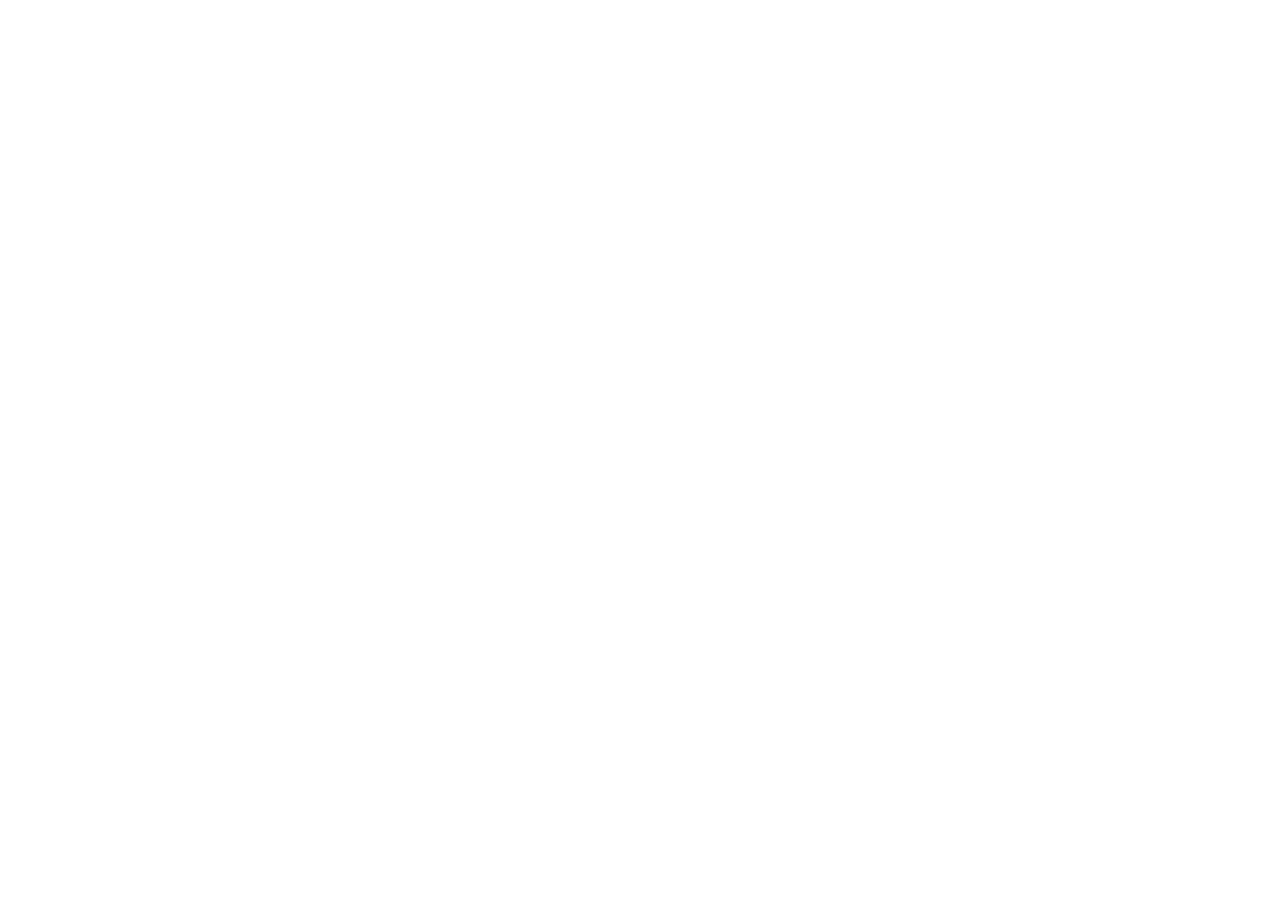
==== index.html @ c46283b1 "init project" ====
<!DOCTYPE html>
<html lang="en">

<head>
    <meta charset="UTF-8">
    <meta http-equiv="X-UA-Compatible" content="IE=edge">
    <meta name="viewport" content="width=device-width, initial-scale=1.0">
    <title>Document</title>
</head>

<body>

</body>

</html>
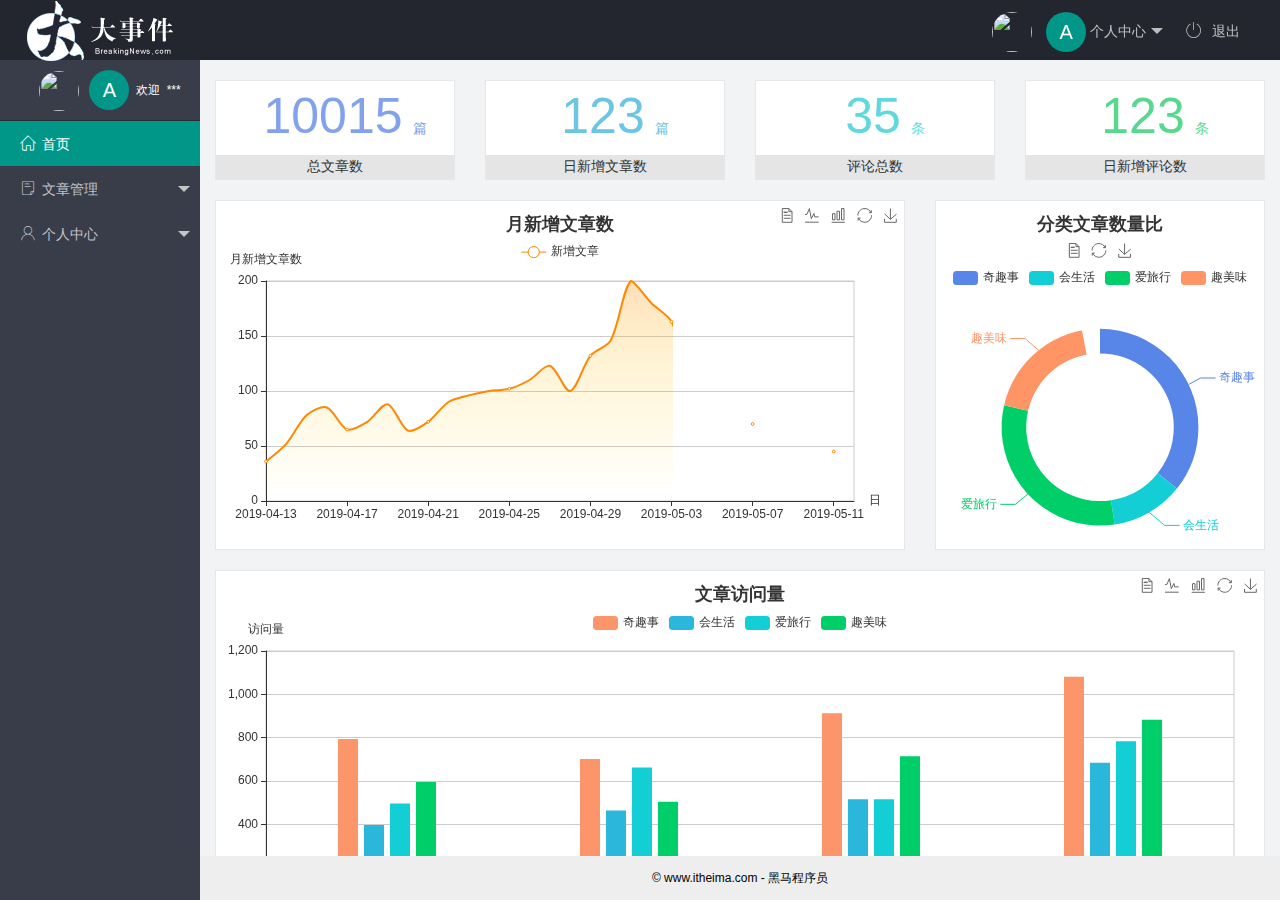
==== commit e0092bf7: "完成了主页功能的开发" ====
--- a/index.html
+++ b/index.html
@@ -5,10 +5,94 @@
     <meta charset="UTF-8">
     <meta http-equiv="X-UA-Compatible" content="IE=edge">
     <meta name="viewport" content="width=device-width, initial-scale=1.0">
-    <title>Document</title>
+    <title>后台</title>
+    <!-- 导入layui的样式表 -->
+    <link rel="stylesheet" href="./assets/lib/layui/css/layui.css">
+    <!-- 导入第三方字体图标的样式表 -->
+    <link rel="stylesheet" href="./assets/fonts/iconfont.css">
+    <!-- 导入自己的样式表 -->
+    <link rel="stylesheet" href="./assets/css/index.css">
 </head>
 
 <body>
+    <div class="layui-layout layui-layout-admin">
+        <div class="layui-header">
+            <div class="layui-logo layui-hide-xs">
+                <img src="./assets/images/logo.png" alt="">
+            </div>
+            <!-- 头部区域（可配合layui 已有的水平导航） -->
+            <ul class="layui-nav layui-layout-left">
+                <!-- 移动端显示 -->
+                <li class="layui-nav-item layui-show-xs-inline-block layui-hide-sm" lay-header-event="menuLeft">
+                    <i class="layui-icon layui-icon-spread-left"></i>
+                </li>
+            </ul>
+            <ul class="layui-nav layui-layout-right">
+                <li class="layui-nav-item layui-hide layui-show-md-inline-block">
+                    <a href="javascript:;">
+                        <img src="//tva1.sinaimg.cn/crop.0.0.118.118.180/5db11ff4gw1e77d3nqrv8j203b03cweg.jpg" class="layui-nav-img"> <span class="text-avatar">A</span> 个人中心
+                    </a>
+                    <dl class="layui-nav-child">
+                        <dd><a href="">基本资料</a></dd>
+                        <dd><a href="">更换头像</a></dd>
+                        <dd><a href="">重置密码</a></dd>
+                    </dl>
+                </li>
+                <li class="layui-nav-item" lay-header-event="menuRight" lay-unselect>
+                    <a href="javascript:;" id="btnLogout">
+                        <span class="iconfont icon-tuichu"></span> 退出
+                    </a>
+                </li>
+            </ul>
+        </div>
+
+        <div class="layui-side layui-bg-black">
+            <div class="layui-side-scroll">
+                <div class="userinfo">
+                    <img src="//tva1.sinaimg.cn/crop.0.0.118.118.180/5db11ff4gw1e77d3nqrv8j203b03cweg.jpg" class="layui-nav-img"><span class="text-avatar">A</span> <span id="welcome">&nbsp;欢迎&nbsp; ***</span>
+                </div>
+                <!-- 左侧导航区域（可配合layui已有的垂直导航） -->
+                <ul class="layui-nav layui-nav-tree" lay-shrink="all">
+                    <li class="layui-nav-item layui-this"><a href="./home/dashboard.html" target="fm"><span class="iconfont icon-home"></span>首页</a></li>
+                    <li class="layui-nav-item">
+                        <a class="" href="javascript:;"><span class="iconfont icon-16"></span>文章管理</a>
+                        <dl class="layui-nav-child">
+                            <dd><a href="javascript:;"><i class="layui-icon layui-icon-app"></i>文章类别</a></dd>
+                            <dd><a href="javascript:;"><i class="layui-icon layui-icon-app"></i>文章列表</a></dd>
+                            <dd><a href="javascript:;"><i class="layui-icon layui-icon-app"></i>发表文章</a></dd>
+                        </dl>
+                    </li>
+                    <li class="layui-nav-item">
+                        <a href="javascript:;"><span class="iconfont icon-user"></span>个人中心</a>
+                        <dl class="layui-nav-child">
+                            <dd><a href="javascript:;"><i class="layui-icon layui-icon-app"></i>基本资料</a></dd>
+                            <dd><a href="javascript:;"><i class="layui-icon layui-icon-app"></i>更换头像</a></dd>
+                            <dd><a href="javascript:;"><i class="layui-icon layui-icon-app"></i>重置密码</a></dd>
+                        </dl>
+                    </li>
+                </ul>
+            </div>
+        </div>
+
+        <div class="layui-body">
+            <!-- 内容主体区域 -->
+            <iframe name="fm" src="./home/dashboard.html" frameborder="0"></iframe>
+        </div>
+
+        <div class="layui-footer">
+            <!-- 底部固定区域 -->
+            © www.itheima.com - 黑马程序员
+        </div>
+
+        <!-- 导入layui的js文件 -->
+        <script src="./assets/lib/layui/layui.all.js"></script>
+        <!-- 导入JQuery的js文件 -->
+        <script src="./assets/lib/jquery.js"></script>
+        <!-- 导入baseApi.js文件 -->
+        <script src="./assets/js/baseApi.js"></script>
+        <!-- 导入自己的js文件 -->
+        <script src="./assets/js/index.js"></script>
+    </div>
 
 </body>
 
--- a/assets/lib/layui/css/layui.css
+++ b/assets/lib/layui/css/layui.css
@@ -0,0 +1,2 @@
+/** layui-v2.5.5 MIT License By https://www.layui.com */
+ .layui-inline,img{display:inline-block;vertical-align:middle}h1,h2,h3,h4,h5,h6{font-weight:400}.layui-edge,.layui-header,.layui-inline,.layui-main{position:relative}.layui-body,.layui-edge,.layui-elip{overflow:hidden}.layui-btn,.layui-edge,.layui-inline,img{vertical-align:middle}.layui-btn,.layui-disabled,.layui-icon,.layui-unselect{-moz-user-select:none;-webkit-user-select:none;-ms-user-select:none}.layui-elip,.layui-form-checkbox span,.layui-form-pane .layui-form-label{text-overflow:ellipsis;white-space:nowrap}.layui-breadcrumb,.layui-tree-btnGroup{visibility:hidden}blockquote,body,button,dd,div,dl,dt,form,h1,h2,h3,h4,h5,h6,input,li,ol,p,pre,td,textarea,th,ul{margin:0;padding:0;-webkit-tap-highlight-color:rgba(0,0,0,0)}a:active,a:hover{outline:0}img{border:none}li{list-style:none}table{border-collapse:collapse;border-spacing:0}h4,h5,h6{font-size:100%}button,input,optgroup,option,select,textarea{font-family:inherit;font-size:inherit;font-style:inherit;font-weight:inherit;outline:0}pre{white-space:pre-wrap;white-space:-moz-pre-wrap;white-space:-pre-wrap;white-space:-o-pre-wrap;word-wrap:break-word}body{line-height:24px;font:14px Helvetica Neue,Helvetica,PingFang SC,Tahoma,Arial,sans-serif}hr{height:1px;margin:10px 0;border:0;clear:both}a{color:#333;text-decoration:none}a:hover{color:#777}a cite{font-style:normal;*cursor:pointer}.layui-border-box,.layui-border-box *{box-sizing:border-box}.layui-box,.layui-box *{box-sizing:content-box}.layui-clear{clear:both;*zoom:1}.layui-clear:after{content:'\20';clear:both;*zoom:1;display:block;height:0}.layui-inline{*display:inline;*zoom:1}.layui-edge{display:inline-block;width:0;height:0;border-width:6px;border-style:dashed;border-color:transparent}.layui-edge-top{top:-4px;border-bottom-color:#999;border-bottom-style:solid}.layui-edge-right{border-left-color:#999;border-left-style:solid}.layui-edge-bottom{top:2px;border-top-color:#999;border-top-style:solid}.layui-edge-left{border-right-color:#999;border-right-style:solid}.layui-disabled,.layui-disabled:hover{color:#d2d2d2!important;cursor:not-allowed!important}.layui-circle{border-radius:100%}.layui-show{display:block!important}.layui-hide{display:none!important}@font-face{font-family:layui-icon;src:url(../font/iconfont.eot?v=250);src:url(../font/iconfont.eot?v=250#iefix) format('embedded-opentype'),url(../font/iconfont.woff2?v=250) format('woff2'),url(../font/iconfont.woff?v=250) format('woff'),url(../font/iconfont.ttf?v=250) format('truetype'),url(../font/iconfont.svg?v=250#layui-icon) format('svg')}.layui-icon{font-family:layui-icon!important;font-size:16px;font-style:normal;-webkit-font-smoothing:antialiased;-moz-osx-font-smoothing:grayscale}.layui-icon-reply-fill:before{content:"\e611"}.layui-icon-set-fill:before{content:"\e614"}.layui-icon-menu-fill:before{content:"\e60f"}.layui-icon-search:before{content:"\e615"}.layui-icon-share:before{content:"\e641"}.layui-icon-set-sm:before{content:"\e620"}.layui-icon-engine:before{content:"\e628"}.layui-icon-close:before{content:"\1006"}.layui-icon-close-fill:before{content:"\1007"}.layui-icon-chart-screen:before{content:"\e629"}.layui-icon-star:before{content:"\e600"}.layui-icon-circle-dot:before{content:"\e617"}.layui-icon-chat:before{content:"\e606"}.layui-icon-release:before{content:"\e609"}.layui-icon-list:before{content:"\e60a"}.layui-icon-chart:before{content:"\e62c"}.layui-icon-ok-circle:before{content:"\1005"}.layui-icon-layim-theme:before{content:"\e61b"}.layui-icon-table:before{content:"\e62d"}.layui-icon-right:before{content:"\e602"}.layui-icon-left:before{content:"\e603"}.layui-icon-cart-simple:before{content:"\e698"}.layui-icon-face-cry:before{content:"\e69c"}.layui-icon-face-smile:before{content:"\e6af"}.layui-icon-survey:before{content:"\e6b2"}.layui-icon-tree:before{content:"\e62e"}.layui-icon-upload-circle:before{content:"\e62f"}.layui-icon-add-circle:before{content:"\e61f"}.layui-icon-download-circle:before{content:"\e601"}.layui-icon-templeate-1:before{content:"\e630"}.layui-icon-util:before{content:"\e631"}.layui-icon-face-surprised:before{content:"\e664"}.layui-icon-edit:before{content:"\e642"}.layui-icon-speaker:before{content:"\e645"}.layui-icon-down:before{content:"\e61a"}.layui-icon-file:before{content:"\e621"}.layui-icon-layouts:before{content:"\e632"}.layui-icon-rate-half:before{content:"\e6c9"}.layui-icon-add-circle-fine:before{content:"\e608"}.layui-icon-prev-circle:before{content:"\e633"}.layui-icon-read:before{content:"\e705"}.layui-icon-404:before{content:"\e61c"}.layui-icon-carousel:before{content:"\e634"}.layui-icon-help:before{content:"\e607"}.layui-icon-code-circle:before{content:"\e635"}.layui-icon-water:before{content:"\e636"}.layui-icon-username:before{content:"\e66f"}.layui-icon-find-fill:before{content:"\e670"}.layui-icon-about:before{content:"\e60b"}.layui-icon-location:before{content:"\e715"}.layui-icon-up:before{content:"\e619"}.layui-icon-pause:before{content:"\e651"}.layui-icon-date:before{content:"\e637"}.layui-icon-layim-uploadfile:before{content:"\e61d"}.layui-icon-delete:before{content:"\e640"}.layui-icon-play:before{content:"\e652"}.layui-icon-top:before{content:"\e604"}.layui-icon-friends:before{content:"\e612"}.layui-icon-refresh-3:before{content:"\e9aa"}.layui-icon-ok:before{content:"\e605"}.layui-icon-layer:before{content:"\e638"}.layui-icon-face-smile-fine:before{content:"\e60c"}.layui-icon-dollar:before{content:"\e659"}.layui-icon-group:before{content:"\e613"}.layui-icon-layim-download:before{content:"\e61e"}.layui-icon-picture-fine:before{content:"\e60d"}.layui-icon-link:before{content:"\e64c"}.layui-icon-diamond:before{content:"\e735"}.layui-icon-log:before{content:"\e60e"}.layui-icon-rate-solid:before{content:"\e67a"}.layui-icon-fonts-del:before{content:"\e64f"}.layui-icon-unlink:before{content:"\e64d"}.layui-icon-fonts-clear:before{content:"\e639"}.layui-icon-triangle-r:before{content:"\e623"}.layui-icon-circle:before{content:"\e63f"}.layui-icon-radio:before{content:"\e643"}.layui-icon-align-center:before{content:"\e647"}.layui-icon-align-right:before{content:"\e648"}.layui-icon-align-left:before{content:"\e649"}.layui-icon-loading-1:before{content:"\e63e"}.layui-icon-return:before{content:"\e65c"}.layui-icon-fonts-strong:before{content:"\e62b"}.layui-icon-upload:before{content:"\e67c"}.layui-icon-dialogue:before{content:"\e63a"}.layui-icon-video:before{content:"\e6ed"}.layui-icon-headset:before{content:"\e6fc"}.layui-icon-cellphone-fine:before{content:"\e63b"}.layui-icon-add-1:before{content:"\e654"}.layui-icon-face-smile-b:before{content:"\e650"}.layui-icon-fonts-html:before{content:"\e64b"}.layui-icon-form:before{content:"\e63c"}.layui-icon-cart:before{content:"\e657"}.layui-icon-camera-fill:before{content:"\e65d"}.layui-icon-tabs:before{content:"\e62a"}.layui-icon-fonts-code:before{content:"\e64e"}.layui-icon-fire:before{content:"\e756"}.layui-icon-set:before{content:"\e716"}.layui-icon-fonts-u:before{content:"\e646"}.layui-icon-triangle-d:before{content:"\e625"}.layui-icon-tips:before{content:"\e702"}.layui-icon-picture:before{content:"\e64a"}.layui-icon-more-vertical:before{content:"\e671"}.layui-icon-flag:before{content:"\e66c"}.layui-icon-loading:before{content:"\e63d"}.layui-icon-fonts-i:before{content:"\e644"}.layui-icon-refresh-1:before{content:"\e666"}.layui-icon-rmb:before{content:"\e65e"}.layui-icon-home:before{content:"\e68e"}.layui-icon-user:before{content:"\e770"}.layui-icon-notice:before{content:"\e667"}.layui-icon-login-weibo:before{content:"\e675"}.layui-icon-voice:before{content:"\e688"}.layui-icon-upload-drag:before{content:"\e681"}.layui-icon-login-qq:before{content:"\e676"}.layui-icon-snowflake:before{content:"\e6b1"}.layui-icon-file-b:before{content:"\e655"}.layui-icon-template:before{content:"\e663"}.layui-icon-auz:before{content:"\e672"}.layui-icon-console:before{content:"\e665"}.layui-icon-app:before{content:"\e653"}.layui-icon-prev:before{content:"\e65a"}.layui-icon-website:before{content:"\e7ae"}.layui-icon-next:before{content:"\e65b"}.layui-icon-component:before{content:"\e857"}.layui-icon-more:before{content:"\e65f"}.layui-icon-login-wechat:before{content:"\e677"}.layui-icon-shrink-right:before{content:"\e668"}.layui-icon-spread-left:before{content:"\e66b"}.layui-icon-camera:before{content:"\e660"}.layui-icon-note:before{content:"\e66e"}.layui-icon-refresh:before{content:"\e669"}.layui-icon-female:before{content:"\e661"}.layui-icon-male:before{content:"\e662"}.layui-icon-password:before{content:"\e673"}.layui-icon-senior:before{content:"\e674"}.layui-icon-theme:before{content:"\e66a"}.layui-icon-tread:before{content:"\e6c5"}.layui-icon-praise:before{content:"\e6c6"}.layui-icon-star-fill:before{content:"\e658"}.layui-icon-rate:before{content:"\e67b"}.layui-icon-template-1:before{content:"\e656"}.layui-icon-vercode:before{content:"\e679"}.layui-icon-cellphone:before{content:"\e678"}.layui-icon-screen-full:before{content:"\e622"}.layui-icon-screen-restore:before{content:"\e758"}.layui-icon-cols:before{content:"\e610"}.layui-icon-export:before{content:"\e67d"}.layui-icon-print:before{content:"\e66d"}.layui-icon-slider:before{content:"\e714"}.layui-icon-addition:before{content:"\e624"}.layui-icon-subtraction:before{content:"\e67e"}.layui-icon-service:before{content:"\e626"}.layui-icon-transfer:before{content:"\e691"}.layui-main{width:1140px;margin:0 auto}.layui-header{z-index:1000;height:60px}.layui-header a:hover{transition:all .5s;-webkit-transition:all .5s}.layui-side{position:fixed;left:0;top:0;bottom:0;z-index:999;width:200px;overflow-x:hidden}.layui-side-scroll{position:relative;width:220px;height:100%;overflow-x:hidden}.layui-body{position:absolute;left:200px;right:0;top:0;bottom:0;z-index:998;width:auto;overflow-y:auto;box-sizing:border-box}.layui-layout-body{overflow:hidden}.layui-layout-admin .layui-header{background-color:#23262E}.layui-layout-admin .layui-side{top:60px;width:200px;overflow-x:hidden}.layui-layout-admin .layui-body{position:fixed;top:60px;bottom:44px}.layui-layout-admin .layui-main{width:auto;margin:0 15px}.layui-layout-admin .layui-footer{position:fixed;left:200px;right:0;bottom:0;height:44px;line-height:44px;padding:0 15px;background-color:#eee}.layui-layout-admin .layui-logo{position:absolute;left:0;top:0;width:200px;height:100%;line-height:60px;text-align:center;color:#009688;font-size:16px}.layui-layout-admin .layui-header .layui-nav{background:0 0}.layui-layout-left{position:absolute!important;left:200px;top:0}.layui-layout-right{position:absolute!important;right:0;top:0}.layui-container{position:relative;margin:0 auto;padding:0 15px;box-sizing:border-box}.layui-fluid{position:relative;margin:0 auto;padding:0 15px}.layui-row:after,.layui-row:before{content:'';display:block;clear:both}.layui-col-lg1,.layui-col-lg10,.layui-col-lg11,.layui-col-lg12,.layui-col-lg2,.layui-col-lg3,.layui-col-lg4,.layui-col-lg5,.layui-col-lg6,.layui-col-lg7,.layui-col-lg8,.layui-col-lg9,.layui-col-md1,.layui-col-md10,.layui-col-md11,.layui-col-md12,.layui-col-md2,.layui-col-md3,.layui-col-md4,.layui-col-md5,.layui-col-md6,.layui-col-md7,.layui-col-md8,.layui-col-md9,.layui-col-sm1,.layui-col-sm10,.layui-col-sm11,.layui-col-sm12,.layui-col-sm2,.layui-col-sm3,.layui-col-sm4,.layui-col-sm5,.layui-col-sm6,.layui-col-sm7,.layui-col-sm8,.layui-col-sm9,.layui-col-xs1,.layui-col-xs10,.layui-col-xs11,.layui-col-xs12,.layui-col-xs2,.layui-col-xs3,.layui-col-xs4,.layui-col-xs5,.layui-col-xs6,.layui-col-xs7,.layui-col-xs8,.layui-col-xs9{position:relative;display:block;box-sizing:border-box}.layui-col-xs1,.layui-col-xs10,.layui-col-xs11,.layui-col-xs12,.layui-col-xs2,.layui-col-xs3,.layui-col-xs4,.layui-col-xs5,.layui-col-xs6,.layui-col-xs7,.layui-col-xs8,.layui-col-xs9{float:left}.layui-col-xs1{width:8.33333333%}.layui-col-xs2{width:16.66666667%}.layui-col-xs3{width:25%}.layui-col-xs4{width:33.33333333%}.layui-col-xs5{width:41.66666667%}.layui-col-xs6{width:50%}.layui-col-xs7{width:58.33333333%}.layui-col-xs8{width:66.66666667%}.layui-col-xs9{width:75%}.layui-col-xs10{width:83.33333333%}.layui-col-xs11{width:91.66666667%}.layui-col-xs12{width:100%}.layui-col-xs-offset1{margin-left:8.33333333%}.layui-col-xs-offset2{margin-left:16.66666667%}.layui-col-xs-offset3{margin-left:25%}.layui-col-xs-offset4{margin-left:33.33333333%}.layui-col-xs-offset5{margin-left:41.66666667%}.layui-col-xs-offset6{margin-left:50%}.layui-col-xs-offset7{margin-left:58.33333333%}.layui-col-xs-offset8{margin-left:66.66666667%}.layui-col-xs-offset9{margin-left:75%}.layui-col-xs-offset10{margin-left:83.33333333%}.layui-col-xs-offset11{margin-left:91.66666667%}.layui-col-xs-offset12{margin-left:100%}@media screen and (max-width:768px){.layui-hide-xs{display:none!important}.layui-show-xs-block{display:block!important}.layui-show-xs-inline{display:inline!important}.layui-show-xs-inline-block{display:inline-block!important}}@media screen and (min-width:768px){.layui-container{width:750px}.layui-hide-sm{display:none!important}.layui-show-sm-block{display:block!important}.layui-show-sm-inline{display:inline!important}.layui-show-sm-inline-block{display:inline-block!important}.layui-col-sm1,.layui-col-sm10,.layui-col-sm11,.layui-col-sm12,.layui-col-sm2,.layui-col-sm3,.layui-col-sm4,.layui-col-sm5,.layui-col-sm6,.layui-col-sm7,.layui-col-sm8,.layui-col-sm9{float:left}.layui-col-sm1{width:8.33333333%}.layui-col-sm2{width:16.66666667%}.layui-col-sm3{width:25%}.layui-col-sm4{width:33.33333333%}.layui-col-sm5{width:41.66666667%}.layui-col-sm6{width:50%}.layui-col-sm7{width:58.33333333%}.layui-col-sm8{width:66.66666667%}.layui-col-sm9{width:75%}.layui-col-sm10{width:83.33333333%}.layui-col-sm11{width:91.66666667%}.layui-col-sm12{width:100%}.layui-col-sm-offset1{margin-left:8.33333333%}.layui-col-sm-offset2{margin-left:16.66666667%}.layui-col-sm-offset3{margin-left:25%}.layui-col-sm-offset4{margin-left:33.33333333%}.layui-col-sm-offset5{margin-left:41.66666667%}.layui-col-sm-offset6{margin-left:50%}.layui-col-sm-offset7{margin-left:58.33333333%}.layui-col-sm-offset8{margin-left:66.66666667%}.layui-col-sm-offset9{margin-left:75%}.layui-col-sm-offset10{margin-left:83.33333333%}.layui-col-sm-offset11{margin-left:91.66666667%}.layui-col-sm-offset12{margin-left:100%}}@media screen and (min-width:992px){.layui-container{width:970px}.layui-hide-md{display:none!important}.layui-show-md-block{display:block!important}.layui-show-md-inline{display:inline!important}.layui-show-md-inline-block{display:inline-block!important}.layui-col-md1,.layui-col-md10,.layui-col-md11,.layui-col-md12,.layui-col-md2,.layui-col-md3,.layui-col-md4,.layui-col-md5,.layui-col-md6,.layui-col-md7,.layui-col-md8,.layui-col-md9{float:left}.layui-col-md1{width:8.33333333%}.layui-col-md2{width:16.66666667%}.layui-col-md3{width:25%}.layui-col-md4{width:33.33333333%}.layui-col-md5{width:41.66666667%}.layui-col-md6{width:50%}.layui-col-md7{width:58.33333333%}.layui-col-md8{width:66.66666667%}.layui-col-md9{width:75%}.layui-col-md10{width:83.33333333%}.layui-col-md11{width:91.66666667%}.layui-col-md12{width:100%}.layui-col-md-offset1{margin-left:8.33333333%}.layui-col-md-offset2{margin-left:16.66666667%}.layui-col-md-offset3{margin-left:25%}.layui-col-md-offset4{margin-left:33.33333333%}.layui-col-md-offset5{margin-left:41.66666667%}.layui-col-md-offset6{margin-left:50%}.layui-col-md-offset7{margin-left:58.33333333%}.layui-col-md-offset8{margin-left:66.66666667%}.layui-col-md-offset9{margin-left:75%}.layui-col-md-offset10{margin-left:83.33333333%}.layui-col-md-offset11{margin-left:91.66666667%}.layui-col-md-offset12{margin-left:100%}}@media screen and (min-width:1200px){.layui-container{width:1170px}.layui-hide-lg{display:none!important}.layui-show-lg-block{display:block!important}.layui-show-lg-inline{display:inline!important}.layui-show-lg-inline-block{display:inline-block!important}.layui-col-lg1,.layui-col-lg10,.layui-col-lg11,.layui-col-lg12,.layui-col-lg2,.layui-col-lg3,.layui-col-lg4,.layui-col-lg5,.layui-col-lg6,.layui-col-lg7,.layui-col-lg8,.layui-col-lg9{float:left}.layui-col-lg1{width:8.33333333%}.layui-col-lg2{width:16.66666667%}.layui-col-lg3{width:25%}.layui-col-lg4{width:33.33333333%}.layui-col-lg5{width:41.66666667%}.layui-col-lg6{width:50%}.layui-col-lg7{width:58.33333333%}.layui-col-lg8{width:66.66666667%}.layui-col-lg9{width:75%}.layui-col-lg10{width:83.33333333%}.layui-col-lg11{width:91.66666667%}.layui-col-lg12{width:100%}.layui-col-lg-offset1{margin-left:8.33333333%}.layui-col-lg-offset2{margin-left:16.66666667%}.layui-col-lg-offset3{margin-left:25%}.layui-col-lg-offset4{margin-left:33.33333333%}.layui-col-lg-offset5{margin-left:41.66666667%}.layui-col-lg-offset6{margin-left:50%}.layui-col-lg-offset7{margin-left:58.33333333%}.layui-col-lg-offset8{margin-left:66.66666667%}.layui-col-lg-offset9{margin-left:75%}.layui-col-lg-offset10{margin-left:83.33333333%}.layui-col-lg-offset11{margin-left:91.66666667%}.layui-col-lg-offset12{margin-left:100%}}.layui-col-space1{margin:-.5px}.layui-col-space1>*{padding:.5px}.layui-col-space3{margin:-1.5px}.layui-col-space3>*{padding:1.5px}.layui-col-space5{margin:-2.5px}.layui-col-space5>*{padding:2.5px}.layui-col-space8{margin:-3.5px}.layui-col-space8>*{padding:3.5px}.layui-col-space10{margin:-5px}.layui-col-space10>*{padding:5px}.layui-col-space12{margin:-6px}.layui-col-space12>*{padding:6px}.layui-col-space15{margin:-7.5px}.layui-col-space15>*{padding:7.5px}.layui-col-space18{margin:-9px}.layui-col-space18>*{padding:9px}.layui-col-space20{margin:-10px}.layui-col-space20>*{padding:10px}.layui-col-space22{margin:-11px}.layui-col-space22>*{padding:11px}.layui-col-space25{margin:-12.5px}.layui-col-space25>*{padding:12.5px}.layui-col-space30{margin:-15px}.layui-col-space30>*{padding:15px}.layui-btn,.layui-input,.layui-select,.layui-textarea,.layui-upload-button{outline:0;-webkit-appearance:none;transition:all .3s;-webkit-transition:all .3s;box-sizing:border-box}.layui-elem-quote{margin-bottom:10px;padding:15px;line-height:22px;border-left:5px solid #009688;border-radius:0 2px 2px 0;background-color:#f2f2f2}.layui-quote-nm{border-style:solid;border-width:1px 1px 1px 5px;background:0 0}.layui-elem-field{margin-bottom:10px;padding:0;border-width:1px;border-style:solid}.layui-elem-field legend{margin-left:20px;padding:0 10px;font-size:20px;font-weight:300}.layui-field-title{margin:10px 0 20px;border-width:1px 0 0}.layui-field-box{padding:10px 15px}.layui-field-title .layui-field-box{padding:10px 0}.layui-progress{position:relative;height:6px;border-radius:20px;background-color:#e2e2e2}.layui-progress-bar{position:absolute;left:0;top:0;width:0;max-width:100%;height:6px;border-radius:20px;text-align:right;background-color:#5FB878;transition:all .3s;-webkit-transition:all .3s}.layui-progress-big,.layui-progress-big .layui-progress-bar{height:18px;line-height:18px}.layui-progress-text{position:relative;top:-20px;line-height:18px;font-size:12px;color:#666}.layui-progress-big .layui-progress-text{position:static;padding:0 10px;color:#fff}.layui-collapse{border-width:1px;border-style:solid;border-radius:2px}.layui-colla-content,.layui-colla-item{border-top-width:1px;border-top-style:solid}.layui-colla-item:first-child{border-top:none}.layui-colla-title{position:relative;height:42px;line-height:42px;padding:0 15px 0 35px;color:#333;background-color:#f2f2f2;cursor:pointer;font-size:14px;overflow:hidden}.layui-colla-content{display:none;padding:10px 15px;line-height:22px;color:#666}.layui-colla-icon{position:absolute;left:15px;top:0;font-size:14px}.layui-card{margin-bottom:15px;border-radius:2px;background-color:#fff;box-shadow:0 1px 2px 0 rgba(0,0,0,.05)}.layui-card:last-child{margin-bottom:0}.layui-card-header{position:relative;height:42px;line-height:42px;padding:0 15px;border-bottom:1px solid #f6f6f6;color:#333;border-radius:2px 2px 0 0;font-size:14px}.layui-bg-black,.layui-bg-blue,.layui-bg-cyan,.layui-bg-green,.layui-bg-orange,.layui-bg-red{color:#fff!important}.layui-card-body{position:relative;padding:10px 15px;line-height:24px}.layui-card-body[pad15]{padding:15px}.layui-card-body[pad20]{padding:20px}.layui-card-body .layui-table{margin:5px 0}.layui-card .layui-tab{margin:0}.layui-panel-window{position:relative;padding:15px;border-radius:0;border-top:5px solid #E6E6E6;background-color:#fff}.layui-auxiliar-moving{position:fixed;left:0;right:0;top:0;bottom:0;width:100%;height:100%;background:0 0;z-index:9999999999}.layui-form-label,.layui-form-mid,.layui-form-select,.layui-input-block,.layui-input-inline,.layui-textarea{position:relative}.layui-bg-red{background-color:#FF5722!important}.layui-bg-orange{background-color:#FFB800!important}.layui-bg-green{background-color:#009688!important}.layui-bg-cyan{background-color:#2F4056!important}.layui-bg-blue{background-color:#1E9FFF!important}.layui-bg-black{background-color:#393D49!important}.layui-bg-gray{background-color:#eee!important;color:#666!important}.layui-badge-rim,.layui-colla-content,.layui-colla-item,.layui-collapse,.layui-elem-field,.layui-form-pane .layui-form-item[pane],.layui-form-pane .layui-form-label,.layui-input,.layui-layedit,.layui-layedit-tool,.layui-quote-nm,.layui-select,.layui-tab-bar,.layui-tab-card,.layui-tab-title,.layui-tab-title .layui-this:after,.layui-textarea{border-color:#e6e6e6}.layui-timeline-item:before,hr{background-color:#e6e6e6}.layui-text{line-height:22px;font-size:14px;color:#666}.layui-text h1,.layui-text h2,.layui-text h3{font-weight:500;color:#333}.layui-text h1{font-size:30px}.layui-text h2{font-size:24px}.layui-text h3{font-size:18px}.layui-text a:not(.layui-btn){color:#01AAED}.layui-text a:not(.layui-btn):hover{text-decoration:underline}.layui-text ul{padding:5px 0 5px 15px}.layui-text ul li{margin-top:5px;list-style-type:disc}.layui-text em,.layui-word-aux{color:#999!important;padding:0 5px!important}.layui-btn{display:inline-block;height:38px;line-height:38px;padding:0 18px;background-color:#009688;color:#fff;white-space:nowrap;text-align:center;font-size:14px;border:none;border-radius:2px;cursor:pointer}.layui-btn:hover{opacity:.8;filter:alpha(opacity=80);color:#fff}.layui-btn:active{opacity:1;filter:alpha(opacity=100)}.layui-btn+.layui-btn{margin-left:10px}.layui-btn-container{font-size:0}.layui-btn-container .layui-btn{margin-right:10px;margin-bottom:10px}.layui-btn-container .layui-btn+.layui-btn{margin-left:0}.layui-table .layui-btn-container .layui-btn{margin-bottom:9px}.layui-btn-radius{border-radius:100px}.layui-btn .layui-icon{margin-right:3px;font-size:18px;vertical-align:bottom;vertical-align:middle\9}.layui-btn-primary{border:1px solid #C9C9C9;background-color:#fff;color:#555}.layui-btn-primary:hover{border-color:#009688;color:#333}.layui-btn-normal{background-color:#1E9FFF}.layui-btn-warm{background-color:#FFB800}.layui-btn-danger{background-color:#FF5722}.layui-btn-checked{background-color:#5FB878}.layui-btn-disabled,.layui-btn-disabled:active,.layui-btn-disabled:hover{border:1px solid #e6e6e6;background-color:#FBFBFB;color:#C9C9C9;cursor:not-allowed;opacity:1}.layui-btn-lg{height:44px;line-height:44px;padding:0 25px;font-size:16px}.layui-btn-sm{height:30px;line-height:30px;padding:0 10px;font-size:12px}.layui-btn-sm i{font-size:16px!important}.layui-btn-xs{height:22px;line-height:22px;padding:0 5px;font-size:12px}.layui-btn-xs i{font-size:14px!important}.layui-btn-group{display:inline-block;vertical-align:middle;font-size:0}.layui-btn-group .layui-btn{margin-left:0!important;margin-right:0!important;border-left:1px solid rgba(255,255,255,.5);border-radius:0}.layui-btn-group .layui-btn-primary{border-left:none}.layui-btn-group .layui-btn-primary:hover{border-color:#C9C9C9;color:#009688}.layui-btn-group .layui-btn:first-child{border-left:none;border-radius:2px 0 0 2px}.layui-btn-group .layui-btn-primary:first-child{border-left:1px solid #c9c9c9}.layui-btn-group .layui-btn:last-child{border-radius:0 2px 2px 0}.layui-btn-group .layui-btn+.layui-btn{margin-left:0}.layui-btn-group+.layui-btn-group{margin-left:10px}.layui-btn-fluid{width:100%}.layui-input,.layui-select,.layui-textarea{height:38px;line-height:1.3;line-height:38px\9;border-width:1px;border-style:solid;background-color:#fff;border-radius:2px}.layui-input::-webkit-input-placeholder,.layui-select::-webkit-input-placeholder,.layui-textarea::-webkit-input-placeholder{line-height:1.3}.layui-input,.layui-textarea{display:block;width:100%;padding-left:10px}.layui-input:hover,.layui-textarea:hover{border-color:#D2D2D2!important}.layui-input:focus,.layui-textarea:focus{border-color:#C9C9C9!important}.layui-textarea{min-height:100px;height:auto;line-height:20px;padding:6px 10px;resize:vertical}.layui-select{padding:0 10px}.layui-form input[type=checkbox],.layui-form input[type=radio],.layui-form select{display:none}.layui-form [lay-ignore]{display:initial}.layui-form-item{margin-bottom:15px;clear:both;*zoom:1}.layui-form-item:after{content:'\20';clear:both;*zoom:1;display:block;height:0}.layui-form-label{float:left;display:block;padding:9px 15px;width:80px;font-weight:400;line-height:20px;text-align:right}.layui-form-label-col{display:block;float:none;padding:9px 0;line-height:20px;text-align:left}.layui-form-item .layui-inline{margin-bottom:5px;margin-right:10px}.layui-input-block{margin-left:110px;min-height:36px}.layui-input-inline{display:inline-block;vertical-align:middle}.layui-form-item .layui-input-inline{float:left;width:190px;margin-right:10px}.layui-form-text .layui-input-inline{width:auto}.layui-form-mid{float:left;display:block;padding:9px 0!important;line-height:20px;margin-right:10px}.layui-form-danger+.layui-form-select .layui-input,.layui-form-danger:focus{border-color:#FF5722!important}.layui-form-select .layui-input{padding-right:30px;cursor:pointer}.layui-form-select .layui-edge{position:absolute;right:10px;top:50%;margin-top:-3px;cursor:pointer;border-width:6px;border-top-color:#c2c2c2;border-top-style:solid;transition:all .3s;-webkit-transition:all .3s}.layui-form-select dl{display:none;position:absolute;left:0;top:42px;padding:5px 0;z-index:899;min-width:100%;border:1px solid #d2d2d2;max-height:300px;overflow-y:auto;background-color:#fff;border-radius:2px;box-shadow:0 2px 4px rgba(0,0,0,.12);box-sizing:border-box}.layui-form-select dl dd,.layui-form-select dl dt{padding:0 10px;line-height:36px;white-space:nowrap;overflow:hidden;text-overflow:ellipsis}.layui-form-select dl dt{font-size:12px;color:#999}.layui-form-select dl dd{cursor:pointer}.layui-form-select dl dd:hover{background-color:#f2f2f2;-webkit-transition:.5s all;transition:.5s all}.layui-form-select .layui-select-group dd{padding-left:20px}.layui-form-select dl dd.layui-select-tips{padding-left:10px!important;color:#999}.layui-form-select dl dd.layui-this{background-color:#5FB878;color:#fff}.layui-form-checkbox,.layui-form-select dl dd.layui-disabled{background-color:#fff}.layui-form-selected dl{display:block}.layui-form-checkbox,.layui-form-checkbox *,.layui-form-switch{display:inline-block;vertical-align:middle}.layui-form-selected .layui-edge{margin-top:-9px;-webkit-transform:rotate(180deg);transform:rotate(180deg);margin-top:-3px\9}:root .layui-form-selected .layui-edge{margin-top:-9px\0/IE9}.layui-form-selectup dl{top:auto;bottom:42px}.layui-select-none{margin:5px 0;text-align:center;color:#999}.layui-select-disabled .layui-disabled{border-color:#eee!important}.layui-select-disabled .layui-edge{border-top-color:#d2d2d2}.layui-form-checkbox{position:relative;height:30px;line-height:30px;margin-right:10px;padding-right:30px;cursor:pointer;font-size:0;-webkit-transition:.1s linear;transition:.1s linear;box-sizing:border-box}.layui-form-checkbox span{padding:0 10px;height:100%;font-size:14px;border-radius:2px 0 0 2px;background-color:#d2d2d2;color:#fff;overflow:hidden}.layui-form-checkbox:hover span{background-color:#c2c2c2}.layui-form-checkbox i{position:absolute;right:0;top:0;width:30px;height:28px;border:1px solid #d2d2d2;border-left:none;border-radius:0 2px 2px 0;color:#fff;font-size:20px;text-align:center}.layui-form-checkbox:hover i{border-color:#c2c2c2;color:#c2c2c2}.layui-form-checked,.layui-form-checked:hover{border-color:#5FB878}.layui-form-checked span,.layui-form-checked:hover span{background-color:#5FB878}.layui-form-checked i,.layui-form-checked:hover i{color:#5FB878}.layui-form-item .layui-form-checkbox{margin-top:4px}.layui-form-checkbox[lay-skin=primary]{height:auto!important;line-height:normal!important;min-width:18px;min-height:18px;border:none!important;margin-right:0;padding-left:28px;padding-right:0;background:0 0}.layui-form-checkbox[lay-skin=primary] span{padding-left:0;padding-right:15px;line-height:18px;background:0 0;color:#666}.layui-form-checkbox[lay-skin=primary] i{right:auto;left:0;width:16px;height:16px;line-height:16px;border:1px solid #d2d2d2;font-size:12px;border-radius:2px;background-color:#fff;-webkit-transition:.1s linear;transition:.1s linear}.layui-form-checkbox[lay-skin=primary]:hover i{border-color:#5FB878;color:#fff}.layui-form-checked[lay-skin=primary] i{border-color:#5FB878!important;background-color:#5FB878;color:#fff}.layui-checkbox-disbaled[lay-skin=primary] span{background:0 0!important;color:#c2c2c2}.layui-checkbox-disbaled[lay-skin=primary]:hover i{border-color:#d2d2d2}.layui-form-item .layui-form-checkbox[lay-skin=primary]{margin-top:10px}.layui-form-switch{position:relative;height:22px;line-height:22px;min-width:35px;padding:0 5px;margin-top:8px;border:1px solid #d2d2d2;border-radius:20px;cursor:pointer;background-color:#fff;-webkit-transition:.1s linear;transition:.1s linear}.layui-form-switch i{position:absolute;left:5px;top:3px;width:16px;height:16px;border-radius:20px;background-color:#d2d2d2;-webkit-transition:.1s linear;transition:.1s linear}.layui-form-switch em{position:relative;top:0;width:25px;margin-left:21px;padding:0!important;text-align:center!important;color:#999!important;font-style:normal!important;font-size:12px}.layui-form-onswitch{border-color:#5FB878;background-color:#5FB878}.layui-checkbox-disbaled,.layui-checkbox-disbaled i{border-color:#e2e2e2!important}.layui-form-onswitch i{left:100%;margin-left:-21px;background-color:#fff}.layui-form-onswitch em{margin-left:5px;margin-right:21px;color:#fff!important}.layui-checkbox-disbaled span{background-color:#e2e2e2!important}.layui-checkbox-disbaled:hover i{color:#fff!important}[lay-radio]{display:none}.layui-form-radio,.layui-form-radio *{display:inline-block;vertical-align:middle}.layui-form-radio{line-height:28px;margin:6px 10px 0 0;padding-right:10px;cursor:pointer;font-size:0}.layui-form-radio *{font-size:14px}.layui-form-radio>i{margin-right:8px;font-size:22px;color:#c2c2c2}.layui-form-radio>i:hover,.layui-form-radioed>i{color:#5FB878}.layui-radio-disbaled>i{color:#e2e2e2!important}.layui-form-pane .layui-form-label{width:110px;padding:8px 15px;height:38px;line-height:20px;border-width:1px;border-style:solid;border-radius:2px 0 0 2px;text-align:center;background-color:#FBFBFB;overflow:hidden;box-sizing:border-box}.layui-form-pane .layui-input-inline{margin-left:-1px}.layui-form-pane .layui-input-block{margin-left:110px;left:-1px}.layui-form-pane .layui-input{border-radius:0 2px 2px 0}.layui-form-pane .layui-form-text .layui-form-label{float:none;width:100%;border-radius:2px;box-sizing:border-box;text-align:left}.layui-form-pane .layui-form-text .layui-input-inline{display:block;margin:0;top:-1px;clear:both}.layui-form-pane .layui-form-text .layui-input-block{margin:0;left:0;top:-1px}.layui-form-pane .layui-form-text .layui-textarea{min-height:100px;border-radius:0 0 2px 2px}.layui-form-pane .layui-form-checkbox{margin:4px 0 4px 10px}.layui-form-pane .layui-form-radio,.layui-form-pane .layui-form-switch{margin-top:6px;margin-left:10px}.layui-form-pane .layui-form-item[pane]{position:relative;border-width:1px;border-style:solid}.layui-form-pane .layui-form-item[pane] .layui-form-label{position:absolute;left:0;top:0;height:100%;border-width:0 1px 0 0}.layui-form-pane .layui-form-item[pane] .layui-input-inline{margin-left:110px}@media screen and (max-width:450px){.layui-form-item .layui-form-label{text-overflow:ellipsis;overflow:hidden;white-space:nowrap}.layui-form-item .layui-inline{display:block;margin-right:0;margin-bottom:20px;clear:both}.layui-form-item .layui-inline:after{content:'\20';clear:both;display:block;height:0}.layui-form-item .layui-input-inline{display:block;float:none;left:-3px;width:auto;margin:0 0 10px 112px}.layui-form-item .layui-input-inline+.layui-form-mid{margin-left:110px;top:-5px;padding:0}.layui-form-item .layui-form-checkbox{margin-right:5px;margin-bottom:5px}}.layui-layedit{border-width:1px;border-style:solid;border-radius:2px}.layui-layedit-tool{padding:3px 5px;border-bottom-width:1px;border-bottom-style:solid;font-size:0}.layedit-tool-fixed{position:fixed;top:0;border-top:1px solid #e2e2e2}.layui-layedit-tool .layedit-tool-mid,.layui-layedit-tool .layui-icon{display:inline-block;vertical-align:middle;text-align:center;font-size:14px}.layui-layedit-tool .layui-icon{position:relative;width:32px;height:30px;line-height:30px;margin:3px 5px;color:#777;cursor:pointer;border-radius:2px}.layui-layedit-tool .layui-icon:hover{color:#393D49}.layui-layedit-tool .layui-icon:active{color:#000}.layui-layedit-tool .layedit-tool-active{background-color:#e2e2e2;color:#000}.layui-layedit-tool .layui-disabled,.layui-layedit-tool .layui-disabled:hover{color:#d2d2d2;cursor:not-allowed}.layui-layedit-tool .layedit-tool-mid{width:1px;height:18px;margin:0 10px;background-color:#d2d2d2}.layedit-tool-html{width:50px!important;font-size:30px!important}.layedit-tool-b,.layedit-tool-code,.layedit-tool-help{font-size:16px!important}.layedit-tool-d,.layedit-tool-face,.layedit-tool-image,.layedit-tool-unlink{font-size:18px!important}.layedit-tool-image input{position:absolute;font-size:0;left:0;top:0;width:100%;height:100%;opacity:.01;filter:Alpha(opacity=1);cursor:pointer}.layui-layedit-iframe iframe{display:block;width:100%}#LAY_layedit_code{overflow:hidden}.layui-laypage{display:inline-block;*display:inline;*zoom:1;vertical-align:middle;margin:10px 0;font-size:0}.layui-laypage>a:first-child,.layui-laypage>a:first-child em{border-radius:2px 0 0 2px}.layui-laypage>a:last-child,.layui-laypage>a:last-child em{border-radius:0 2px 2px 0}.layui-laypage>:first-child{margin-left:0!important}.layui-laypage>:last-child{margin-right:0!important}.layui-laypage a,.layui-laypage button,.layui-laypage input,.layui-laypage select,.layui-laypage span{border:1px solid #e2e2e2}.layui-laypage a,.layui-laypage span{display:inline-block;*display:inline;*zoom:1;vertical-align:middle;padding:0 15px;height:28px;line-height:28px;margin:0 -1px 5px 0;background-color:#fff;color:#333;font-size:12px}.layui-flow-more a *,.layui-laypage input,.layui-table-view select[lay-ignore]{display:inline-block}.layui-laypage a:hover{color:#009688}.layui-laypage em{font-style:normal}.layui-laypage .layui-laypage-spr{color:#999;font-weight:700}.layui-laypage a{text-decoration:none}.layui-laypage .layui-laypage-curr{position:relative}.layui-laypage .layui-laypage-curr em{position:relative;color:#fff}.layui-laypage .layui-laypage-curr .layui-laypage-em{position:absolute;left:-1px;top:-1px;padding:1px;width:100%;height:100%;background-color:#009688}.layui-laypage-em{border-radius:2px}.layui-laypage-next em,.layui-laypage-prev em{font-family:Sim sun;font-size:16px}.layui-laypage .layui-laypage-count,.layui-laypage .layui-laypage-limits,.layui-laypage .layui-laypage-refresh,.layui-laypage .layui-laypage-skip{margin-left:10px;margin-right:10px;padding:0;border:none}.layui-laypage .layui-laypage-limits,.layui-laypage .layui-laypage-refresh{vertical-align:top}.layui-laypage .layui-laypage-refresh i{font-size:18px;cursor:pointer}.layui-laypage select{height:22px;padding:3px;border-radius:2px;cursor:pointer}.layui-laypage .layui-laypage-skip{height:30px;line-height:30px;color:#999}.layui-laypage button,.layui-laypage input{height:30px;line-height:30px;border-radius:2px;vertical-align:top;background-color:#fff;box-sizing:border-box}.layui-laypage input{width:40px;margin:0 10px;padding:0 3px;text-align:center}.layui-laypage input:focus,.layui-laypage select:focus{border-color:#009688!important}.layui-laypage button{margin-left:10px;padding:0 10px;cursor:pointer}.layui-table,.layui-table-view{margin:10px 0}.layui-flow-more{margin:10px 0;text-align:center;color:#999;font-size:14px}.layui-flow-more a{height:32px;line-height:32px}.layui-flow-more a *{vertical-align:top}.layui-flow-more a cite{padding:0 20px;border-radius:3px;background-color:#eee;color:#333;font-style:normal}.layui-flow-more a cite:hover{opacity:.8}.layui-flow-more a i{font-size:30px;color:#737383}.layui-table{width:100%;background-color:#fff;color:#666}.layui-table tr{transition:all .3s;-webkit-transition:all .3s}.layui-table th{text-align:left;font-weight:400}.layui-table tbody tr:hover,.layui-table thead tr,.layui-table-click,.layui-table-header,.layui-table-hover,.layui-table-mend,.layui-table-patch,.layui-table-tool,.layui-table-total,.layui-table-total tr,.layui-table[lay-even] tr:nth-child(even){background-color:#f2f2f2}.layui-table td,.layui-table th,.layui-table-col-set,.layui-table-fixed-r,.layui-table-grid-down,.layui-table-header,.layui-table-page,.layui-table-tips-main,.layui-table-tool,.layui-table-total,.layui-table-view,.layui-table[lay-skin=line],.layui-table[lay-skin=row]{border-width:1px;border-style:solid;border-color:#e6e6e6}.layui-table td,.layui-table th{position:relative;padding:9px 15px;min-height:20px;line-height:20px;font-size:14px}.layui-table[lay-skin=line] td,.layui-table[lay-skin=line] th{border-width:0 0 1px}.layui-table[lay-skin=row] td,.layui-table[lay-skin=row] th{border-width:0 1px 0 0}.layui-table[lay-skin=nob] td,.layui-table[lay-skin=nob] th{border:none}.layui-table img{max-width:100px}.layui-table[lay-size=lg] td,.layui-table[lay-size=lg] th{padding:15px 30px}.layui-table-view .layui-table[lay-size=lg] .layui-table-cell{height:40px;line-height:40px}.layui-table[lay-size=sm] td,.layui-table[lay-size=sm] th{font-size:12px;padding:5px 10px}.layui-table-view .layui-table[lay-size=sm] .layui-table-cell{height:20px;line-height:20px}.layui-table[lay-data]{display:none}.layui-table-box{position:relative;overflow:hidden}.layui-table-view .layui-table{position:relative;width:auto;margin:0}.layui-table-view .layui-table[lay-skin=line]{border-width:0 1px 0 0}.layui-table-view .layui-table[lay-skin=row]{border-width:0 0 1px}.layui-table-view .layui-table td,.layui-table-view .layui-table th{padding:5px 0;border-top:none;border-left:none}.layui-table-view .layui-table th.layui-unselect .layui-table-cell span{cursor:pointer}.layui-table-view .layui-table td{cursor:default}.layui-table-view .layui-table td[data-edit=text]{cursor:text}.layui-table-view .layui-form-checkbox[lay-skin=primary] i{width:18px;height:18px}.layui-table-view .layui-form-radio{line-height:0;padding:0}.layui-table-view .layui-form-radio>i{margin:0;font-size:20px}.layui-table-init{position:absolute;left:0;top:0;width:100%;height:100%;text-align:center;z-index:110}.layui-table-init .layui-icon{position:absolute;left:50%;top:50%;margin:-15px 0 0 -15px;font-size:30px;color:#c2c2c2}.layui-table-header{border-width:0 0 1px;overflow:hidden}.layui-table-header .layui-table{margin-bottom:-1px}.layui-table-tool .layui-inline[lay-event]{position:relative;width:26px;height:26px;padding:5px;line-height:16px;margin-right:10px;text-align:center;color:#333;border:1px solid #ccc;cursor:pointer;-webkit-transition:.5s all;transition:.5s all}.layui-table-tool .layui-inline[lay-event]:hover{border:1px solid #999}.layui-table-tool-temp{padding-right:120px}.layui-table-tool-self{position:absolute;right:17px;top:10px}.layui-table-tool .layui-table-tool-self .layui-inline[lay-event]{margin:0 0 0 10px}.layui-table-tool-panel{position:absolute;top:29px;left:-1px;padding:5px 0;min-width:150px;min-height:40px;border:1px solid #d2d2d2;text-align:left;overflow-y:auto;background-color:#fff;box-shadow:0 2px 4px rgba(0,0,0,.12)}.layui-table-cell,.layui-table-tool-panel li{overflow:hidden;text-overflow:ellipsis;white-space:nowrap}.layui-table-tool-panel li{padding:0 10px;line-height:30px;-webkit-transition:.5s all;transition:.5s all}.layui-table-tool-panel li .layui-form-checkbox[lay-skin=primary]{width:100%;padding-left:28px}.layui-table-tool-panel li:hover{background-color:#f2f2f2}.layui-table-tool-panel li .layui-form-checkbox[lay-skin=primary] i{position:absolute;left:0;top:0}.layui-table-tool-panel li .layui-form-checkbox[lay-skin=primary] span{padding:0}.layui-table-tool .layui-table-tool-self .layui-table-tool-panel{left:auto;right:-1px}.layui-table-col-set{position:absolute;right:0;top:0;width:20px;height:100%;border-width:0 0 0 1px;background-color:#fff}.layui-table-sort{width:10px;height:20px;margin-left:5px;cursor:pointer!important}.layui-table-sort .layui-edge{position:absolute;left:5px;border-width:5px}.layui-table-sort .layui-table-sort-asc{top:3px;border-top:none;border-bottom-style:solid;border-bottom-color:#b2b2b2}.layui-table-sort .layui-table-sort-asc:hover{border-bottom-color:#666}.layui-table-sort .layui-table-sort-desc{bottom:5px;border-bottom:none;border-top-style:solid;border-top-color:#b2b2b2}.layui-table-sort .layui-table-sort-desc:hover{border-top-color:#666}.layui-table-sort[lay-sort=asc] .layui-table-sort-asc{border-bottom-color:#000}.layui-table-sort[lay-sort=desc] .layui-table-sort-desc{border-top-color:#000}.layui-table-cell{height:28px;line-height:28px;padding:0 15px;position:relative;box-sizing:border-box}.layui-table-cell .layui-form-checkbox[lay-skin=primary]{top:-1px;padding:0}.layui-table-cell .layui-table-link{color:#01AAED}.laytable-cell-checkbox,.laytable-cell-numbers,.laytable-cell-radio,.laytable-cell-space{padding:0;text-align:center}.layui-table-body{position:relative;overflow:auto;margin-right:-1px;margin-bottom:-1px}.layui-table-body .layui-none{line-height:26px;padding:15px;text-align:center;color:#999}.layui-table-fixed{position:absolute;left:0;top:0;z-index:101}.layui-table-fixed .layui-table-body{overflow:hidden}.layui-table-fixed-l{box-shadow:0 -1px 8px rgba(0,0,0,.08)}.layui-table-fixed-r{left:auto;right:-1px;border-width:0 0 0 1px;box-shadow:-1px 0 8px rgba(0,0,0,.08)}.layui-table-fixed-r .layui-table-header{position:relative;overflow:visible}.layui-table-mend{position:absolute;right:-49px;top:0;height:100%;width:50px}.layui-table-tool{position:relative;z-index:890;width:100%;min-height:50px;line-height:30px;padding:10px 15px;border-width:0 0 1px}.layui-table-tool .layui-btn-container{margin-bottom:-10px}.layui-table-page,.layui-table-total{border-width:1px 0 0;margin-bottom:-1px;overflow:hidden}.layui-table-page{position:relative;width:100%;padding:7px 7px 0;height:41px;font-size:12px;white-space:nowrap}.layui-table-page>div{height:26px}.layui-table-page .layui-laypage{margin:0}.layui-table-page .layui-laypage a,.layui-table-page .layui-laypage span{height:26px;line-height:26px;margin-bottom:10px;border:none;background:0 0}.layui-table-page .layui-laypage a,.layui-table-page .layui-laypage span.layui-laypage-curr{padding:0 12px}.layui-table-page .layui-laypage span{margin-left:0;padding:0}.layui-table-page .layui-laypage .layui-laypage-prev{margin-left:-7px!important}.layui-table-page .layui-laypage .layui-laypage-curr .layui-laypage-em{left:0;top:0;padding:0}.layui-table-page .layui-laypage button,.layui-table-page .layui-laypage input{height:26px;line-height:26px}.layui-table-page .layui-laypage input{width:40px}.layui-table-page .layui-laypage button{padding:0 10px}.layui-table-page select{height:18px}.layui-table-patch .layui-table-cell{padding:0;width:30px}.layui-table-edit{position:absolute;left:0;top:0;width:100%;height:100%;padding:0 14px 1px;border-radius:0;box-shadow:1px 1px 20px rgba(0,0,0,.15)}.layui-table-edit:focus{border-color:#5FB878!important}select.layui-table-edit{padding:0 0 0 10px;border-color:#C9C9C9}.layui-table-view .layui-form-checkbox,.layui-table-view .layui-form-radio,.layui-table-view .layui-form-switch{top:0;margin:0;box-sizing:content-box}.layui-table-view .layui-form-checkbox{top:-1px;height:26px;line-height:26px}.layui-table-view .layui-form-checkbox i{height:26px}.layui-table-grid .layui-table-cell{overflow:visible}.layui-table-grid-down{position:absolute;top:0;right:0;width:26px;height:100%;padding:5px 0;border-width:0 0 0 1px;text-align:center;background-color:#fff;color:#999;cursor:pointer}.layui-table-grid-down .layui-icon{position:absolute;top:50%;left:50%;margin:-8px 0 0 -8px}.layui-table-grid-down:hover{background-color:#fbfbfb}body .layui-table-tips .layui-layer-content{background:0 0;padding:0;box-shadow:0 1px 6px rgba(0,0,0,.12)}.layui-table-tips-main{margin:-44px 0 0 -1px;max-height:150px;padding:8px 15px;font-size:14px;overflow-y:scroll;background-color:#fff;color:#666}.layui-table-tips-c{position:absolute;right:-3px;top:-13px;width:20px;height:20px;padding:3px;cursor:pointer;background-color:#666;border-radius:50%;color:#fff}.layui-table-tips-c:hover{background-color:#777}.layui-table-tips-c:before{position:relative;right:-2px}.layui-upload-file{display:none!important;opacity:.01;filter:Alpha(opacity=1)}.layui-upload-drag,.layui-upload-form,.layui-upload-wrap{display:inline-block}.layui-upload-list{margin:10px 0}.layui-upload-choose{padding:0 10px;color:#999}.layui-upload-drag{position:relative;padding:30px;border:1px dashed #e2e2e2;background-color:#fff;text-align:center;cursor:pointer;color:#999}.layui-upload-drag .layui-icon{font-size:50px;color:#009688}.layui-upload-drag[lay-over]{border-color:#009688}.layui-upload-iframe{position:absolute;width:0;height:0;border:0;visibility:hidden}.layui-upload-wrap{position:relative;vertical-align:middle}.layui-upload-wrap .layui-upload-file{display:block!important;position:absolute;left:0;top:0;z-index:10;font-size:100px;width:100%;height:100%;opacity:.01;filter:Alpha(opacity=1);cursor:pointer}.layui-transfer-active,.layui-transfer-box{display:inline-block;vertical-align:middle}.layui-transfer-box,.layui-transfer-header,.layui-transfer-search{border-width:0;border-style:solid;border-color:#e6e6e6}.layui-transfer-box{position:relative;border-width:1px;width:200px;height:360px;border-radius:2px;background-color:#fff}.layui-transfer-box .layui-form-checkbox{width:100%;margin:0!important}.layui-transfer-header{height:38px;line-height:38px;padding:0 10px;border-bottom-width:1px}.layui-transfer-search{position:relative;padding:10px;border-bottom-width:1px}.layui-transfer-search .layui-input{height:32px;padding-left:30px;font-size:12px}.layui-transfer-search .layui-icon-search{position:absolute;left:20px;top:50%;margin-top:-8px;color:#666}.layui-transfer-active{margin:0 15px}.layui-transfer-active .layui-btn{display:block;margin:0;padding:0 15px;background-color:#5FB878;border-color:#5FB878;color:#fff}.layui-transfer-active .layui-btn-disabled{background-color:#FBFBFB;border-color:#e6e6e6;color:#C9C9C9}.layui-transfer-active .layui-btn:first-child{margin-bottom:15px}.layui-transfer-active .layui-btn .layui-icon{margin:0;font-size:14px!important}.layui-transfer-data{padding:5px 0;overflow:auto}.layui-transfer-data li{height:32px;line-height:32px;padding:0 10px}.layui-transfer-data li:hover{background-color:#f2f2f2;transition:.5s all}.layui-transfer-data .layui-none{padding:15px 10px;text-align:center;color:#999}.layui-nav{position:relative;padding:0 20px;background-color:#393D49;color:#fff;border-radius:2px;font-size:0;box-sizing:border-box}.layui-nav *{font-size:14px}.layui-nav .layui-nav-item{position:relative;display:inline-block;*display:inline;*zoom:1;vertical-align:middle;line-height:60px}.layui-nav .layui-nav-item a{display:block;padding:0 20px;color:#fff;color:rgba(255,255,255,.7);transition:all .3s;-webkit-transition:all .3s}.layui-nav .layui-this:after,.layui-nav-bar,.layui-nav-tree .layui-nav-itemed:after{position:absolute;left:0;top:0;width:0;height:5px;background-color:#5FB878;transition:all .2s;-webkit-transition:all .2s}.layui-nav-bar{z-index:1000}.layui-nav .layui-nav-item a:hover,.layui-nav .layui-this a{color:#fff}.layui-nav .layui-this:after{content:'';top:auto;bottom:0;width:100%}.layui-nav-img{width:30px;height:30px;margin-right:10px;border-radius:50%}.layui-nav .layui-nav-more{content:'';width:0;height:0;border-style:solid dashed dashed;border-color:#fff transparent transparent;overflow:hidden;cursor:pointer;transition:all .2s;-webkit-transition:all .2s;position:absolute;top:50%;right:3px;margin-top:-3px;border-width:6px;border-top-color:rgba(255,255,255,.7)}.layui-nav .layui-nav-mored,.layui-nav-itemed>a .layui-nav-more{margin-top:-9px;border-style:dashed dashed solid;border-color:transparent transparent #fff}.layui-nav-child{display:none;position:absolute;left:0;top:65px;min-width:100%;line-height:36px;padding:5px 0;box-shadow:0 2px 4px rgba(0,0,0,.12);border:1px solid #d2d2d2;background-color:#fff;z-index:100;border-radius:2px;white-space:nowrap}.layui-nav .layui-nav-child a{color:#333}.layui-nav .layui-nav-child a:hover{background-color:#f2f2f2;color:#000}.layui-nav-child dd{position:relative}.layui-nav .layui-nav-child dd.layui-this a,.layui-nav-child dd.layui-this{background-color:#5FB878;color:#fff}.layui-nav-child dd.layui-this:after{display:none}.layui-nav-tree{width:200px;padding:0}.layui-nav-tree .layui-nav-item{display:block;width:100%;line-height:45px}.layui-nav-tree .layui-nav-item a{position:relative;height:45px;line-height:45px;text-overflow:ellipsis;overflow:hidden;white-space:nowrap}.layui-nav-tree .layui-nav-item a:hover{background-color:#4E5465}.layui-nav-tree .layui-nav-bar{width:5px;height:0;background-color:#009688}.layui-nav-tree .layui-nav-child dd.layui-this,.layui-nav-tree .layui-nav-child dd.layui-this a,.layui-nav-tree .layui-this,.layui-nav-tree .layui-this>a,.layui-nav-tree .layui-this>a:hover{background-color:#009688;color:#fff}.layui-nav-tree .layui-this:after{display:none}.layui-nav-itemed>a,.layui-nav-tree .layui-nav-title a,.layui-nav-tree .layui-nav-title a:hover{color:#fff!important}.layui-nav-tree .layui-nav-child{position:relative;z-index:0;top:0;border:none;box-shadow:none}.layui-nav-tree .layui-nav-child a{height:40px;line-height:40px;color:#fff;color:rgba(255,255,255,.7)}.layui-nav-tree .layui-nav-child,.layui-nav-tree .layui-nav-child a:hover{background:0 0;color:#fff}.layui-nav-tree .layui-nav-more{right:10px}.layui-nav-itemed>.layui-nav-child{display:block;padding:0;background-color:rgba(0,0,0,.3)!important}.layui-nav-itemed>.layui-nav-child>.layui-this>.layui-nav-child{display:block}.layui-nav-side{position:fixed;top:0;bottom:0;left:0;overflow-x:hidden;z-index:999}.layui-bg-blue .layui-nav-bar,.layui-bg-blue .layui-nav-itemed:after,.layui-bg-blue .layui-this:after{background-color:#93D1FF}.layui-bg-blue .layui-nav-child dd.layui-this{background-color:#1E9FFF}.layui-bg-blue .layui-nav-itemed>a,.layui-nav-tree.layui-bg-blue .layui-nav-title a,.layui-nav-tree.layui-bg-blue .layui-nav-title a:hover{background-color:#007DDB!important}.layui-breadcrumb{font-size:0}.layui-breadcrumb>*{font-size:14px}.layui-breadcrumb a{color:#999!important}.layui-breadcrumb a:hover{color:#5FB878!important}.layui-breadcrumb a cite{color:#666;font-style:normal}.layui-breadcrumb span[lay-separator]{margin:0 10px;color:#999}.layui-tab{margin:10px 0;text-align:left!important}.layui-tab[overflow]>.layui-tab-title{overflow:hidden}.layui-tab-title{position:relative;left:0;height:40px;white-space:nowrap;font-size:0;border-bottom-width:1px;border-bottom-style:solid;transition:all .2s;-webkit-transition:all .2s}.layui-tab-title li{display:inline-block;*display:inline;*zoom:1;vertical-align:middle;font-size:14px;transition:all .2s;-webkit-transition:all .2s;position:relative;line-height:40px;min-width:65px;padding:0 15px;text-align:center;cursor:pointer}.layui-tab-title li a{display:block}.layui-tab-title .layui-this{color:#000}.layui-tab-title .layui-this:after{position:absolute;left:0;top:0;content:'';width:100%;height:41px;border-width:1px;border-style:solid;border-bottom-color:#fff;border-radius:2px 2px 0 0;box-sizing:border-box;pointer-events:none}.layui-tab-bar{position:absolute;right:0;top:0;z-index:10;width:30px;height:39px;line-height:39px;border-width:1px;border-style:solid;border-radius:2px;text-align:center;background-color:#fff;cursor:pointer}.layui-tab-bar .layui-icon{position:relative;display:inline-block;top:3px;transition:all .3s;-webkit-transition:all .3s}.layui-tab-item{display:none}.layui-tab-more{padding-right:30px;height:auto!important;white-space:normal!important}.layui-tab-more li.layui-this:after{border-bottom-color:#e2e2e2;border-radius:2px}.layui-tab-more .layui-tab-bar .layui-icon{top:-2px;top:3px\9;-webkit-transform:rotate(180deg);transform:rotate(180deg)}:root .layui-tab-more .layui-tab-bar .layui-icon{top:-2px\0/IE9}.layui-tab-content{padding:10px}.layui-tab-title li .layui-tab-close{position:relative;display:inline-block;width:18px;height:18px;line-height:20px;margin-left:8px;top:1px;text-align:center;font-size:14px;color:#c2c2c2;transition:all .2s;-webkit-transition:all .2s}.layui-tab-title li .layui-tab-close:hover{border-radius:2px;background-color:#FF5722;color:#fff}.layui-tab-brief>.layui-tab-title .layui-this{color:#009688}.layui-tab-brief>.layui-tab-more li.layui-this:after,.layui-tab-brief>.layui-tab-title .layui-this:after{border:none;border-radius:0;border-bottom:2px solid #5FB878}.layui-tab-brief[overflow]>.layui-tab-title .layui-this:after{top:-1px}.layui-tab-card{border-width:1px;border-style:solid;border-radius:2px;box-shadow:0 2px 5px 0 rgba(0,0,0,.1)}.layui-tab-card>.layui-tab-title{background-color:#f2f2f2}.layui-tab-card>.layui-tab-title li{margin-right:-1px;margin-left:-1px}.layui-tab-card>.layui-tab-title .layui-this{background-color:#fff}.layui-tab-card>.layui-tab-title .layui-this:after{border-top:none;border-width:1px;border-bottom-color:#fff}.layui-tab-card>.layui-tab-title .layui-tab-bar{height:40px;line-height:40px;border-radius:0;border-top:none;border-right:none}.layui-tab-card>.layui-tab-more .layui-this{background:0 0;color:#5FB878}.layui-tab-card>.layui-tab-more .layui-this:after{border:none}.layui-timeline{padding-left:5px}.layui-timeline-item{position:relative;padding-bottom:20px}.layui-timeline-axis{position:absolute;left:-5px;top:0;z-index:10;width:20px;height:20px;line-height:20px;background-color:#fff;color:#5FB878;border-radius:50%;text-align:center;cursor:pointer}.layui-timeline-axis:hover{color:#FF5722}.layui-timeline-item:before{content:'';position:absolute;left:5px;top:0;z-index:0;width:1px;height:100%}.layui-timeline-item:last-child:before{display:none}.layui-timeline-item:first-child:before{display:block}.layui-timeline-content{padding-left:25px}.layui-timeline-title{position:relative;margin-bottom:10px}.layui-badge,.layui-badge-dot,.layui-badge-rim{position:relative;display:inline-block;padding:0 6px;font-size:12px;text-align:center;background-color:#FF5722;color:#fff;border-radius:2px}.layui-badge{height:18px;line-height:18px}.layui-badge-dot{width:8px;height:8px;padding:0;border-radius:50%}.layui-badge-rim{height:18px;line-height:18px;border-width:1px;border-style:solid;background-color:#fff;color:#666}.layui-btn .layui-badge,.layui-btn .layui-badge-dot{margin-left:5px}.layui-nav .layui-badge,.layui-nav .layui-badge-dot{position:absolute;top:50%;margin:-8px 6px 0}.layui-tab-title .layui-badge,.layui-tab-title .layui-badge-dot{left:5px;top:-2px}.layui-carousel{position:relative;left:0;top:0;background-color:#f8f8f8}.layui-carousel>[carousel-item]{position:relative;width:100%;height:100%;overflow:hidden}.layui-carousel>[carousel-item]:before{position:absolute;content:'\e63d';left:50%;top:50%;width:100px;line-height:20px;margin:-10px 0 0 -50px;text-align:center;color:#c2c2c2;font-family:layui-icon!important;font-size:30px;font-style:normal;-webkit-font-smoothing:antialiased;-moz-osx-font-smoothing:grayscale}.layui-carousel>[carousel-item]>*{display:none;position:absolute;left:0;top:0;width:100%;height:100%;background-color:#f8f8f8;transition-duration:.3s;-webkit-transition-duration:.3s}.layui-carousel-updown>*{-webkit-transition:.3s ease-in-out up;transition:.3s ease-in-out up}.layui-carousel-arrow{display:none\9;opacity:0;position:absolute;left:10px;top:50%;margin-top:-18px;width:36px;height:36px;line-height:36px;text-align:center;font-size:20px;border:0;border-radius:50%;background-color:rgba(0,0,0,.2);color:#fff;-webkit-transition-duration:.3s;transition-duration:.3s;cursor:pointer}.layui-carousel-arrow[lay-type=add]{left:auto!important;right:10px}.layui-carousel:hover .layui-carousel-arrow[lay-type=add],.layui-carousel[lay-arrow=always] .layui-carousel-arrow[lay-type=add]{right:20px}.layui-carousel[lay-arrow=always] .layui-carousel-arrow{opacity:1;left:20px}.layui-carousel[lay-arrow=none] .layui-carousel-arrow{display:none}.layui-carousel-arrow:hover,.layui-carousel-ind ul:hover{background-color:rgba(0,0,0,.35)}.layui-carousel:hover .layui-carousel-arrow{display:block\9;opacity:1;left:20px}.layui-carousel-ind{position:relative;top:-35px;width:100%;line-height:0!important;text-align:center;font-size:0}.layui-carousel[lay-indicator=outside]{margin-bottom:30px}.layui-carousel[lay-indicator=outside] .layui-carousel-ind{top:10px}.layui-carousel[lay-indicator=outside] .layui-carousel-ind ul{background-color:rgba(0,0,0,.5)}.layui-carousel[lay-indicator=none] .layui-carousel-ind{display:none}.layui-carousel-ind ul{display:inline-block;padding:5px;background-color:rgba(0,0,0,.2);border-radius:10px;-webkit-transition-duration:.3s;transition-duration:.3s}.layui-carousel-ind li{display:inline-block;width:10px;height:10px;margin:0 3px;font-size:14px;background-color:#e2e2e2;background-color:rgba(255,255,255,.5);border-radius:50%;cursor:pointer;-webkit-transition-duration:.3s;transition-duration:.3s}.layui-carousel-ind li:hover{background-color:rgba(255,255,255,.7)}.layui-carousel-ind li.layui-this{background-color:#fff}.layui-carousel>[carousel-item]>.layui-carousel-next,.layui-carousel>[carousel-item]>.layui-carousel-prev,.layui-carousel>[carousel-item]>.layui-this{display:block}.layui-carousel>[carousel-item]>.layui-this{left:0}.layui-carousel>[carousel-item]>.layui-carousel-prev{left:-100%}.layui-carousel>[carousel-item]>.layui-carousel-next{left:100%}.layui-carousel>[carousel-item]>.layui-carousel-next.layui-carousel-left,.layui-carousel>[carousel-item]>.layui-carousel-prev.layui-carousel-right{left:0}.layui-carousel>[carousel-item]>.layui-this.layui-carousel-left{left:-100%}.layui-carousel>[carousel-item]>.layui-this.layui-carousel-right{left:100%}.layui-carousel[lay-anim=updown] .layui-carousel-arrow{left:50%!important;top:20px;margin:0 0 0 -18px}.layui-carousel[lay-anim=updown]>[carousel-item]>*,.layui-carousel[lay-anim=fade]>[carousel-item]>*{left:0!important}.layui-carousel[lay-anim=updown] .layui-carousel-arrow[lay-type=add]{top:auto!important;bottom:20px}.layui-carousel[lay-anim=updown] .layui-carousel-ind{position:absolute;top:50%;right:20px;width:auto;height:auto}.layui-carousel[lay-anim=updown] .layui-carousel-ind ul{padding:3px 5px}.layui-carousel[lay-anim=updown] .layui-carousel-ind li{display:block;margin:6px 0}.layui-carousel[lay-anim=updown]>[carousel-item]>.layui-this{top:0}.layui-carousel[lay-anim=updown]>[carousel-item]>.layui-carousel-prev{top:-100%}.layui-carousel[lay-anim=updown]>[carousel-item]>.layui-carousel-next{top:100%}.layui-carousel[lay-anim=updown]>[carousel-item]>.layui-carousel-next.layui-carousel-left,.layui-carousel[lay-anim=updown]>[carousel-item]>.layui-carousel-prev.layui-carousel-right{top:0}.layui-carousel[lay-anim=updown]>[carousel-item]>.layui-this.layui-carousel-left{top:-100%}.layui-carousel[lay-anim=updown]>[carousel-item]>.layui-this.layui-carousel-right{top:100%}.layui-carousel[lay-anim=fade]>[carousel-item]>.layui-carousel-next,.layui-carousel[lay-anim=fade]>[carousel-item]>.layui-carousel-prev{opacity:0}.layui-carousel[lay-anim=fade]>[carousel-item]>.layui-carousel-next.layui-carousel-left,.layui-carousel[lay-anim=fade]>[carousel-item]>.layui-carousel-prev.layui-carousel-right{opacity:1}.layui-carousel[lay-anim=fade]>[carousel-item]>.layui-this.layui-carousel-left,.layui-carousel[lay-anim=fade]>[carousel-item]>.layui-this.layui-carousel-right{opacity:0}.layui-fixbar{position:fixed;right:15px;bottom:15px;z-index:999999}.layui-fixbar li{width:50px;height:50px;line-height:50px;margin-bottom:1px;text-align:center;cursor:pointer;font-size:30px;background-color:#9F9F9F;color:#fff;border-radius:2px;opacity:.95}.layui-fixbar li:hover{opacity:.85}.layui-fixbar li:active{opacity:1}.layui-fixbar .layui-fixbar-top{display:none;font-size:40px}body .layui-util-face{border:none;background:0 0}body .layui-util-face .layui-layer-content{padding:0;background-color:#fff;color:#666;box-shadow:none}.layui-util-face .layui-layer-TipsG{display:none}.layui-util-face ul{position:relative;width:372px;padding:10px;border:1px solid #D9D9D9;background-color:#fff;box-shadow:0 0 20px rgba(0,0,0,.2)}.layui-util-face ul li{cursor:pointer;float:left;border:1px solid #e8e8e8;height:22px;width:26px;overflow:hidden;margin:-1px 0 0 -1px;padding:4px 2px;text-align:center}.layui-util-face ul li:hover{position:relative;z-index:2;border:1px solid #eb7350;background:#fff9ec}.layui-code{position:relative;margin:10px 0;padding:15px;line-height:20px;border:1px solid #ddd;border-left-width:6px;background-color:#F2F2F2;color:#333;font-family:Courier New;font-size:12px}.layui-rate,.layui-rate *{display:inline-block;vertical-align:middle}.layui-rate{padding:10px 5px 10px 0;font-size:0}.layui-rate li i.layui-icon{font-size:20px;color:#FFB800;margin-right:5px;transition:all .3s;-webkit-transition:all .3s}.layui-rate li i:hover{cursor:pointer;transform:scale(1.12);-webkit-transform:scale(1.12)}.layui-rate[readonly] li i:hover{cursor:default;transform:scale(1)}.layui-colorpicker{width:26px;height:26px;border:1px solid #e6e6e6;padding:5px;border-radius:2px;line-height:24px;display:inline-block;cursor:pointer;transition:all .3s;-webkit-transition:all .3s}.layui-colorpicker:hover{border-color:#d2d2d2}.layui-colorpicker.layui-colorpicker-lg{width:34px;height:34px;line-height:32px}.layui-colorpicker.layui-colorpicker-sm{width:24px;height:24px;line-height:22px}.layui-colorpicker.layui-colorpicker-xs{width:22px;height:22px;line-height:20px}.layui-colorpicker-trigger-bgcolor{display:block;background:url([data-uri]);border-radius:2px}.layui-colorpicker-trigger-span{display:block;height:100%;box-sizing:border-box;border:1px solid rgba(0,0,0,.15);border-radius:2px;text-align:center}.layui-colorpicker-trigger-i{display:inline-block;color:#FFF;font-size:12px}.layui-colorpicker-trigger-i.layui-icon-close{color:#999}.layui-colorpicker-main{position:absolute;z-index:66666666;width:280px;padding:7px;background:#FFF;border:1px solid #d2d2d2;border-radius:2px;box-shadow:0 2px 4px rgba(0,0,0,.12)}.layui-colorpicker-main-wrapper{height:180px;position:relative}.layui-colorpicker-basis{width:260px;height:100%;position:relative}.layui-colorpicker-basis-white{width:100%;height:100%;position:absolute;top:0;left:0;background:linear-gradient(90deg,#FFF,hsla(0,0%,100%,0))}.layui-colorpicker-basis-black{width:100%;height:100%;position:absolute;top:0;left:0;background:linear-gradient(0deg,#000,transparent)}.layui-colorpicker-basis-cursor{width:10px;height:10px;border:1px solid #FFF;border-radius:50%;position:absolute;top:-3px;right:-3px;cursor:pointer}.layui-colorpicker-side{position:absolute;top:0;right:0;width:12px;height:100%;background:linear-gradient(red,#FF0,#0F0,#0FF,#00F,#F0F,red)}.layui-colorpicker-side-slider{width:100%;height:5px;box-shadow:0 0 1px #888;box-sizing:border-box;background:#FFF;border-radius:1px;border:1px solid #f0f0f0;cursor:pointer;position:absolute;left:0}.layui-colorpicker-main-alpha{display:none;height:12px;margin-top:7px;background:url([data-uri])}.layui-colorpicker-alpha-bgcolor{height:100%;position:relative}.layui-colorpicker-alpha-slider{width:5px;height:100%;box-shadow:0 0 1px #888;box-sizing:border-box;background:#FFF;border-radius:1px;border:1px solid #f0f0f0;cursor:pointer;position:absolute;top:0}.layui-colorpicker-main-pre{padding-top:7px;font-size:0}.layui-colorpicker-pre{width:20px;height:20px;border-radius:2px;display:inline-block;margin-left:6px;margin-bottom:7px;cursor:pointer}.layui-colorpicker-pre:nth-child(11n+1){margin-left:0}.layui-colorpicker-pre-isalpha{background:url([data-uri])}.layui-colorpicker-pre.layui-this{box-shadow:0 0 3px 2px rgba(0,0,0,.15)}.layui-colorpicker-pre>div{height:100%;border-radius:2px}.layui-colorpicker-main-input{text-align:right;padding-top:7px}.layui-colorpicker-main-input .layui-btn-container .layui-btn{margin:0 0 0 10px}.layui-colorpicker-main-input div.layui-inline{float:left;margin-right:10px;font-size:14px}.layui-colorpicker-main-input input.layui-input{width:150px;height:30px;color:#666}.layui-slider{height:4px;background:#e2e2e2;border-radius:3px;position:relative;cursor:pointer}.layui-slider-bar{border-radius:3px;position:absolute;height:100%}.layui-slider-step{position:absolute;top:0;width:4px;height:4px;border-radius:50%;background:#FFF;-webkit-transform:translateX(-50%);transform:translateX(-50%)}.layui-slider-wrap{width:36px;height:36px;position:absolute;top:-16px;-webkit-transform:translateX(-50%);transform:translateX(-50%);z-index:10;text-align:center}.layui-slider-wrap-btn{width:12px;height:12px;border-radius:50%;background:#FFF;display:inline-block;vertical-align:middle;cursor:pointer;transition:.3s}.layui-slider-wrap:after{content:"";height:100%;display:inline-block;vertical-align:middle}.layui-slider-wrap-btn.layui-slider-hover,.layui-slider-wrap-btn:hover{transform:scale(1.2)}.layui-slider-wrap-btn.layui-disabled:hover{transform:scale(1)!important}.layui-slider-tips{position:absolute;top:-42px;z-index:66666666;white-space:nowrap;display:none;-webkit-transform:translateX(-50%);transform:translateX(-50%);color:#FFF;background:#000;border-radius:3px;height:25px;line-height:25px;padding:0 10px}.layui-slider-tips:after{content:'';position:absolute;bottom:-12px;left:50%;margin-left:-6px;width:0;height:0;border-width:6px;border-style:solid;border-color:#000 transparent transparent}.layui-slider-input{width:70px;height:32px;border:1px solid #e6e6e6;border-radius:3px;font-size:16px;line-height:32px;position:absolute;right:0;top:-15px}.layui-slider-input-btn{display:none;position:absolute;top:0;right:0;width:20px;height:100%;border-left:1px solid #d2d2d2}.layui-slider-input-btn i{cursor:pointer;position:absolute;right:0;bottom:0;width:20px;height:50%;font-size:12px;line-height:16px;text-align:center;color:#999}.layui-slider-input-btn i:first-child{top:0;border-bottom:1px solid #d2d2d2}.layui-slider-input-txt{height:100%;font-size:14px}.layui-slider-input-txt input{height:100%;border:none}.layui-slider-input-btn i:hover{color:#009688}.layui-slider-vertical{width:4px;margin-left:34px}.layui-slider-vertical .layui-slider-bar{width:4px}.layui-slider-vertical .layui-slider-step{top:auto;left:0;-webkit-transform:translateY(50%);transform:translateY(50%)}.layui-slider-vertical .layui-slider-wrap{top:auto;left:-16px;-webkit-transform:translateY(50%);transform:translateY(50%)}.layui-slider-vertical .layui-slider-tips{top:auto;left:2px}@media \0screen{.layui-slider-wrap-btn{margin-left:-20px}.layui-slider-vertical .layui-slider-wrap-btn{margin-left:0;margin-bottom:-20px}.layui-slider-vertical .layui-slider-tips{margin-left:-8px}.layui-slider>span{margin-left:8px}}.layui-tree{line-height:22px}.layui-tree .layui-form-checkbox{margin:0!important}.layui-tree-set{width:100%;position:relative}.layui-tree-pack{display:none;padding-left:20px;position:relative}.layui-tree-iconClick,.layui-tree-main{display:inline-block;vertical-align:middle}.layui-tree-line .layui-tree-pack{padding-left:27px}.layui-tree-line .layui-tree-set .layui-tree-set:after{content:'';position:absolute;top:14px;left:-9px;width:17px;height:0;border-top:1px dotted #c0c4cc}.layui-tree-entry{position:relative;padding:3px 0;height:20px;white-space:nowrap}.layui-tree-entry:hover{background-color:#eee}.layui-tree-line .layui-tree-entry:hover{background-color:rgba(0,0,0,0)}.layui-tree-line .layui-tree-entry:hover .layui-tree-txt{color:#999;text-decoration:underline;transition:.3s}.layui-tree-main{cursor:pointer;padding-right:10px}.layui-tree-line .layui-tree-set:before{content:'';position:absolute;top:0;left:-9px;width:0;height:100%;border-left:1px dotted #c0c4cc}.layui-tree-line .layui-tree-set.layui-tree-setLineShort:before{height:13px}.layui-tree-line .layui-tree-set.layui-tree-setHide:before{height:0}.layui-tree-iconClick{position:relative;height:20px;line-height:20px;margin:0 10px;color:#c0c4cc}.layui-tree-icon{height:12px;line-height:12px;width:12px;text-align:center;border:1px solid #c0c4cc}.layui-tree-iconClick .layui-icon{font-size:18px}.layui-tree-icon .layui-icon{font-size:12px;color:#666}.layui-tree-iconArrow{padding:0 5px}.layui-tree-iconArrow:after{content:'';position:absolute;left:4px;top:3px;z-index:100;width:0;height:0;border-width:5px;border-style:solid;border-color:transparent transparent transparent #c0c4cc;transition:.5s}.layui-tree-btnGroup,.layui-tree-editInput{position:relative;vertical-align:middle;display:inline-block}.layui-tree-spread>.layui-tree-entry>.layui-tree-iconClick>.layui-tree-iconArrow:after{transform:rotate(90deg) translate(3px,4px)}.layui-tree-txt{display:inline-block;vertical-align:middle;color:#555}.layui-tree-search{margin-bottom:15px;color:#666}.layui-tree-btnGroup .layui-icon{display:inline-block;vertical-align:middle;padding:0 2px;cursor:pointer}.layui-tree-btnGroup .layui-icon:hover{color:#999;transition:.3s}.layui-tree-entry:hover .layui-tree-btnGroup{visibility:visible}.layui-tree-editInput{height:20px;line-height:20px;padding:0 3px;border:none;background-color:rgba(0,0,0,.05)}.layui-tree-emptyText{text-align:center;color:#999}.layui-anim{-webkit-animation-duration:.3s;animation-duration:.3s;-webkit-animation-fill-mode:both;animation-fill-mode:both}.layui-anim.layui-icon{display:inline-block}.layui-anim-loop{-webkit-animation-iteration-count:infinite;animation-iteration-count:infinite}.layui-trans,.layui-trans a{transition:all .3s;-webkit-transition:all .3s}@-webkit-keyframes layui-rotate{from{-webkit-transform:rotate(0)}to{-webkit-transform:rotate(360deg)}}@keyframes layui-rotate{from{transform:rotate(0)}to{transform:rotate(360deg)}}.layui-anim-rotate{-webkit-animation-name:layui-rotate;animation-name:layui-rotate;-webkit-animation-duration:1s;animation-duration:1s;-webkit-animation-timing-function:linear;animation-timing-function:linear}@-webkit-keyframes layui-up{from{-webkit-transform:translate3d(0,100%,0);opacity:.3}to{-webkit-transform:translate3d(0,0,0);opacity:1}}@keyframes layui-up{from{transform:translate3d(0,100%,0);opacity:.3}to{transform:translate3d(0,0,0);opacity:1}}.layui-anim-up{-webkit-animation-name:layui-up;animation-name:layui-up}@-webkit-keyframes layui-upbit{from{-webkit-transform:translate3d(0,30px,0);opacity:.3}to{-webkit-transform:translate3d(0,0,0);opacity:1}}@keyframes layui-upbit{from{transform:translate3d(0,30px,0);opacity:.3}to{transform:translate3d(0,0,0);opacity:1}}.layui-anim-upbit{-webkit-animation-name:layui-upbit;animation-name:layui-upbit}@-webkit-keyframes layui-scale{0%{opacity:.3;-webkit-transform:scale(.5)}100%{opacity:1;-webkit-transform:scale(1)}}@keyframes layui-scale{0%{opacity:.3;-ms-transform:scale(.5);transform:scale(.5)}100%{opacity:1;-ms-transform:scale(1);transform:scale(1)}}.layui-anim-scale{-webkit-animation-name:layui-scale;animation-name:layui-scale}@-webkit-keyframes layui-scale-spring{0%{opacity:.5;-webkit-transform:scale(.5)}80%{opacity:.8;-webkit-transform:scale(1.1)}100%{opacity:1;-webkit-transform:scale(1)}}@keyframes layui-scale-spring{0%{opacity:.5;transform:scale(.5)}80%{opacity:.8;transform:scale(1.1)}100%{opacity:1;transform:scale(1)}}.layui-anim-scaleSpring{-webkit-animation-name:layui-scale-spring;animation-name:layui-scale-spring}@-webkit-keyframes layui-fadein{0%{opacity:0}100%{opacity:1}}@keyframes layui-fadein{0%{opacity:0}100%{opacity:1}}.layui-anim-fadein{-webkit-animation-name:layui-fadein;animation-name:layui-fadein}@-webkit-keyframes layui-fadeout{0%{opacity:1}100%{opacity:0}}@keyframes layui-fadeout{0%{opacity:1}100%{opacity:0}}.layui-anim-fadeout{-webkit-animation-name:layui-fadeout;animation-name:layui-fadeout}--- a/assets/fonts/iconfont.css
+++ b/assets/fonts/iconfont.css
@@ -0,0 +1,37 @@
+@font-face {font-family: "iconfont";
+  src: url('iconfont.eot?t=1576139966484'); /* IE9 */
+  src: url('iconfont.eot?t=1576139966484#iefix') format('embedded-opentype'), /* IE6-IE8 */
+  url('[data-uri]') format('woff2'),
+  url('iconfont.woff?t=1576139966484') format('woff'),
+  url('iconfont.ttf?t=1576139966484') format('truetype'), /* chrome, firefox, opera, Safari, Android, iOS 4.2+ */
+  url('iconfont.svg?t=1576139966484#iconfont') format('svg'); /* iOS 4.1- */
+}
+
+.iconfont {
+  font-family: "iconfont" !important;
+  font-size: 16px;
+  font-style: normal;
+  -webkit-font-smoothing: antialiased;
+  -moz-osx-font-smoothing: grayscale;
+}
+
+.icon-home:before {
+  content: "\e6a9";
+}
+
+.icon-user:before {
+  content: "\e614";
+}
+
+.icon-pinglun:before {
+  content: "\e616";
+}
+
+.icon-tuichu:before {
+  content: "\e865";
+}
+
+.icon-16:before {
+  content: "\e615";
+}
+
--- a/assets/css/index.css
+++ b/assets/css/index.css
@@ -0,0 +1,57 @@
+.layui-footer {
+    text-align: center;
+    font-size: 12px;
+}
+
+.iconfont {
+    margin-right: 6px;
+}
+
+.layui-icon {
+    margin-right: 6px;
+    margin-left: 15px;
+    font-size: 14px;
+}
+
+iframe {
+    width: 100%;
+    height: 100%;
+}
+
+
+/* 为了解决右侧有两个导航条，可是我有点不太懂 */
+
+.layui-body {
+    overflow: hidden;
+}
+
+.userinfo {
+    height: 60px;
+    line-height: 60px;
+    text-align: center;
+    font-size: 12px;
+    user-select: none;
+}
+
+.layui-side-scroll .userinfo {
+    border-bottom: 1px solid #282B33;
+}
+
+.layui-nav-img {
+    width: 40px;
+    height: 40px;
+}
+
+.text-avatar {
+    display: inline-block;
+    width: 40px;
+    height: 40px;
+    border-radius: 50%;
+    background-color: #009688;
+    line-height: 40px;
+    text-align: center;
+    position: relative;
+    top: 3px;
+    font-size: 20px;
+    color: #fff;
+}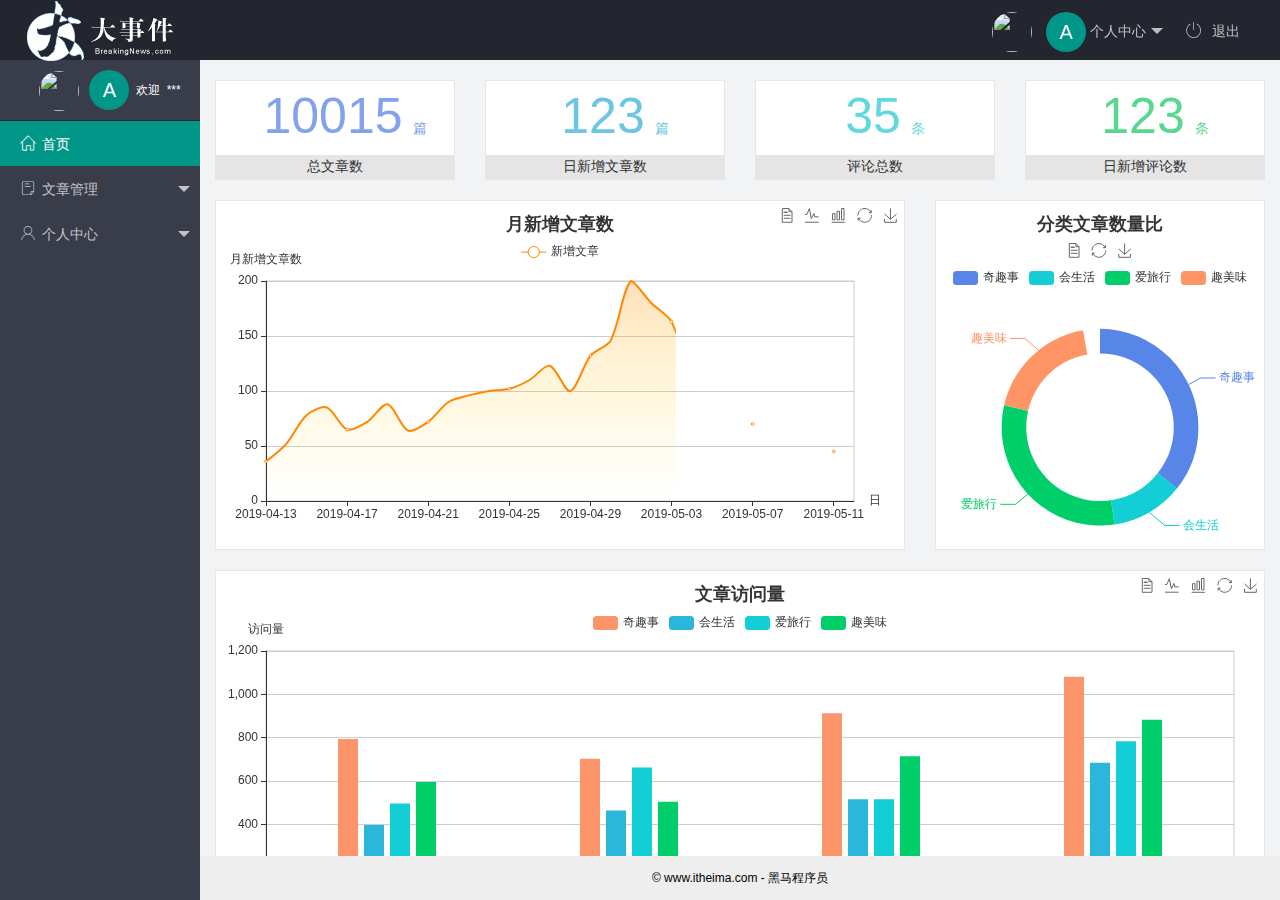
==== commit de2d1dbd: "完成了个人中心功能的开发" ====
--- a/index.html
+++ b/index.html
@@ -33,9 +33,9 @@
                         <img src="//tva1.sinaimg.cn/crop.0.0.118.118.180/5db11ff4gw1e77d3nqrv8j203b03cweg.jpg" class="layui-nav-img"> <span class="text-avatar">A</span> 个人中心
                     </a>
                     <dl class="layui-nav-child">
-                        <dd><a href="">基本资料</a></dd>
-                        <dd><a href="">更换头像</a></dd>
-                        <dd><a href="">重置密码</a></dd>
+                        <dd><a href="/user/user_info.html" target="fm">基本资料</a></dd>
+                        <dd><a href="/user/user_avatar.html" target="fm">更换头像</a></dd>
+                        <dd><a href="/user/user_pwd.html" target="fm">重置密码</a></dd>
                     </dl>
                 </li>
                 <li class="layui-nav-item" lay-header-event="menuRight" lay-unselect>
@@ -65,9 +65,9 @@
                     <li class="layui-nav-item">
                         <a href="javascript:;"><span class="iconfont icon-user"></span>个人中心</a>
                         <dl class="layui-nav-child">
-                            <dd><a href="javascript:;"><i class="layui-icon layui-icon-app"></i>基本资料</a></dd>
-                            <dd><a href="javascript:;"><i class="layui-icon layui-icon-app"></i>更换头像</a></dd>
-                            <dd><a href="javascript:;"><i class="layui-icon layui-icon-app"></i>重置密码</a></dd>
+                            <dd><a href="./user/user_info.html" target="fm"><i class="layui-icon layui-icon-app"></i>基本资料</a></dd>
+                            <dd><a href="./user/user_avatar.html" target="fm"><i class="layui-icon layui-icon-app"></i>更换头像</a></dd>
+                            <dd><a href="./user/user_pwd.html " target="fm"><i class="layui-icon layui-icon-app"></i>重置密码</a></dd>
                         </dl>
                     </li>
                 </ul>
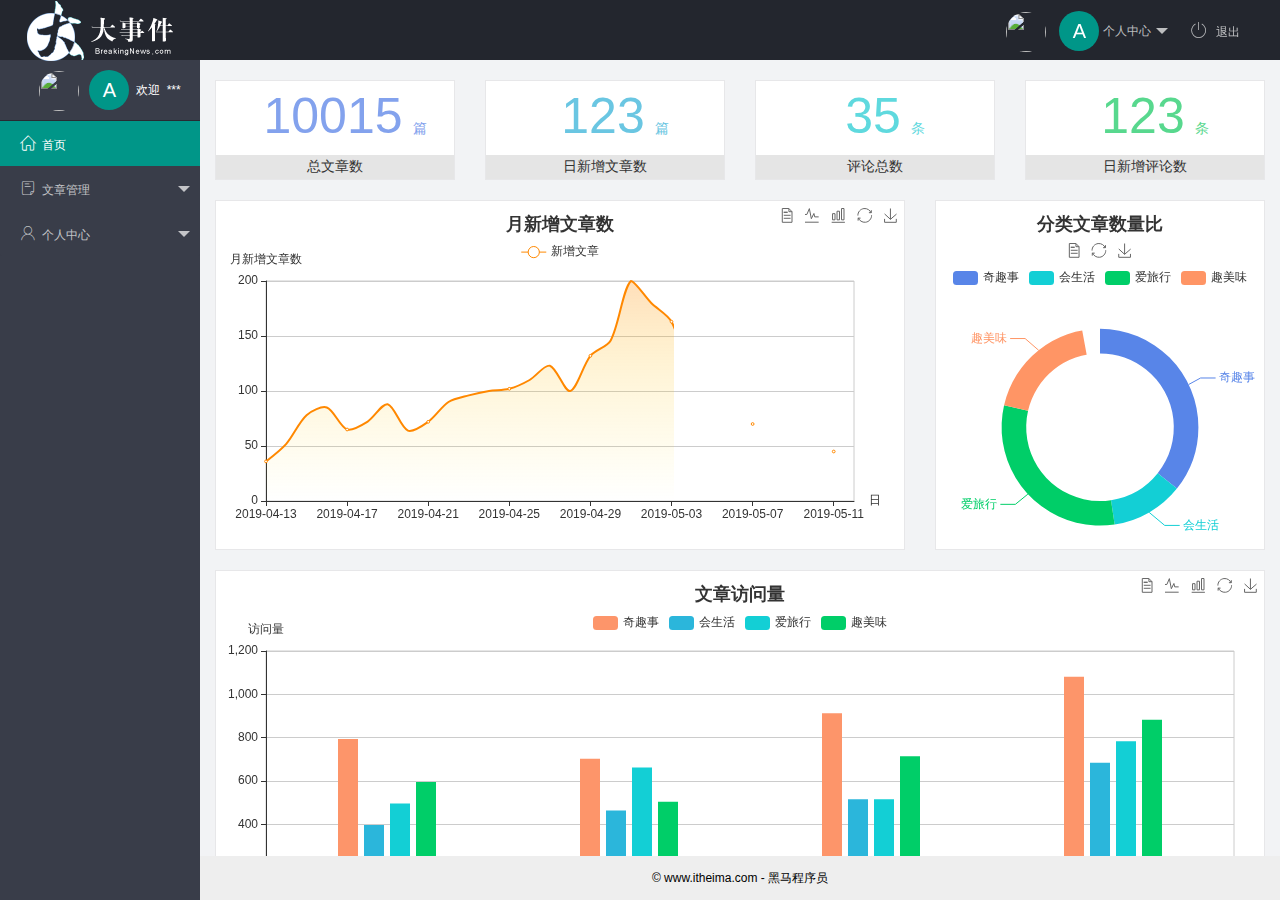
==== commit 931957c0: "完成了文章模块功能的开发" ====
--- a/index.html
+++ b/index.html
@@ -57,9 +57,9 @@
                     <li class="layui-nav-item">
                         <a class="" href="javascript:;"><span class="iconfont icon-16"></span>文章管理</a>
                         <dl class="layui-nav-child">
-                            <dd><a href="javascript:;"><i class="layui-icon layui-icon-app"></i>文章类别</a></dd>
-                            <dd><a href="javascript:;"><i class="layui-icon layui-icon-app"></i>文章列表</a></dd>
-                            <dd><a href="javascript:;"><i class="layui-icon layui-icon-app"></i>发表文章</a></dd>
+                            <dd><a href="/article/art_cate.html" target="fm"><i class="layui-icon layui-icon-app"></i>文章类别</a></dd>
+                            <dd id="change"><a href="/article/art_list.html" target="fm"><i class="layui-icon layui-icon-app"></i>文章列表</a></dd>
+                            <dd id="rmv"><a href="/article/art_pub.html" target="fm"><i class="layui-icon layui-icon-app"></i>发表文章</a></dd>
                         </dl>
                     </li>
                     <li class="layui-nav-item">
--- a/assets/css/index.css
+++ b/assets/css/index.css
@@ -54,4 +54,8 @@
     top: 3px;
     font-size: 20px;
     color: #fff;
+}
+
+.layui-nav-item a {
+    font-size: 12px;
 }